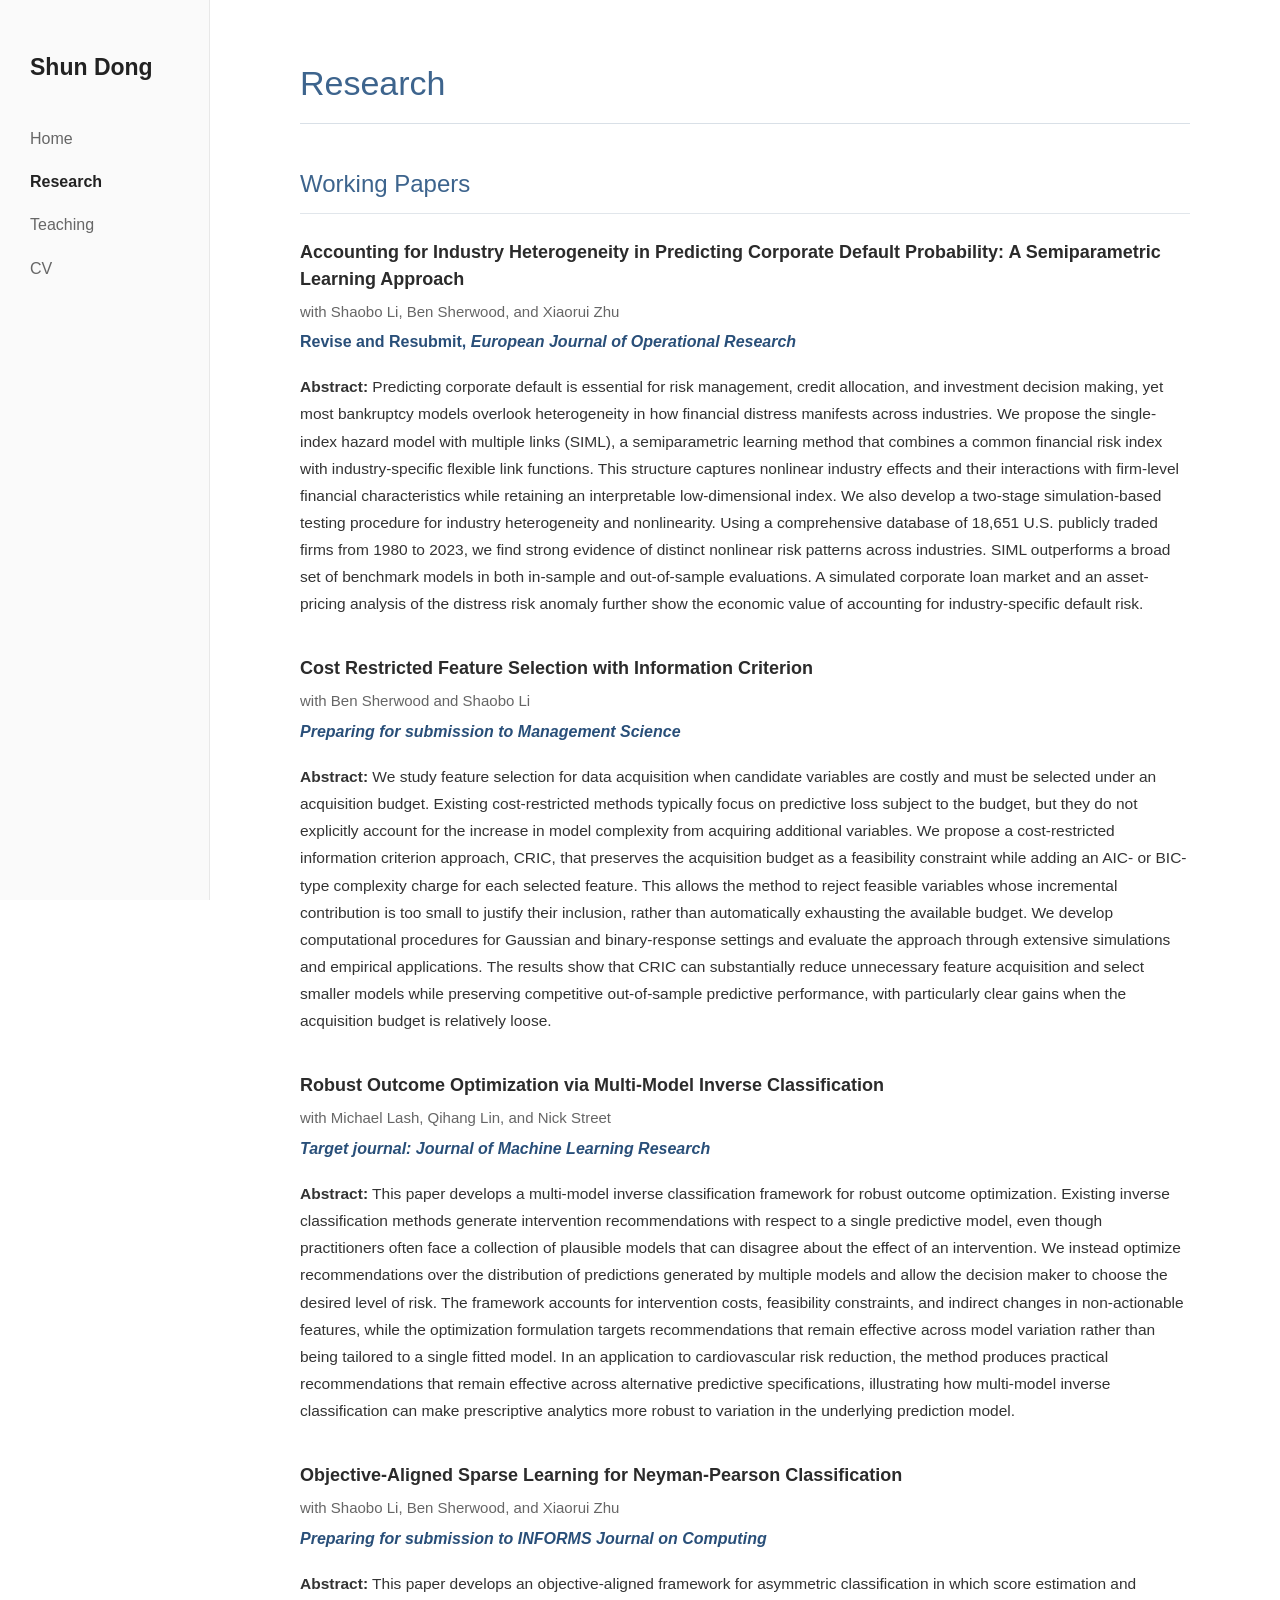
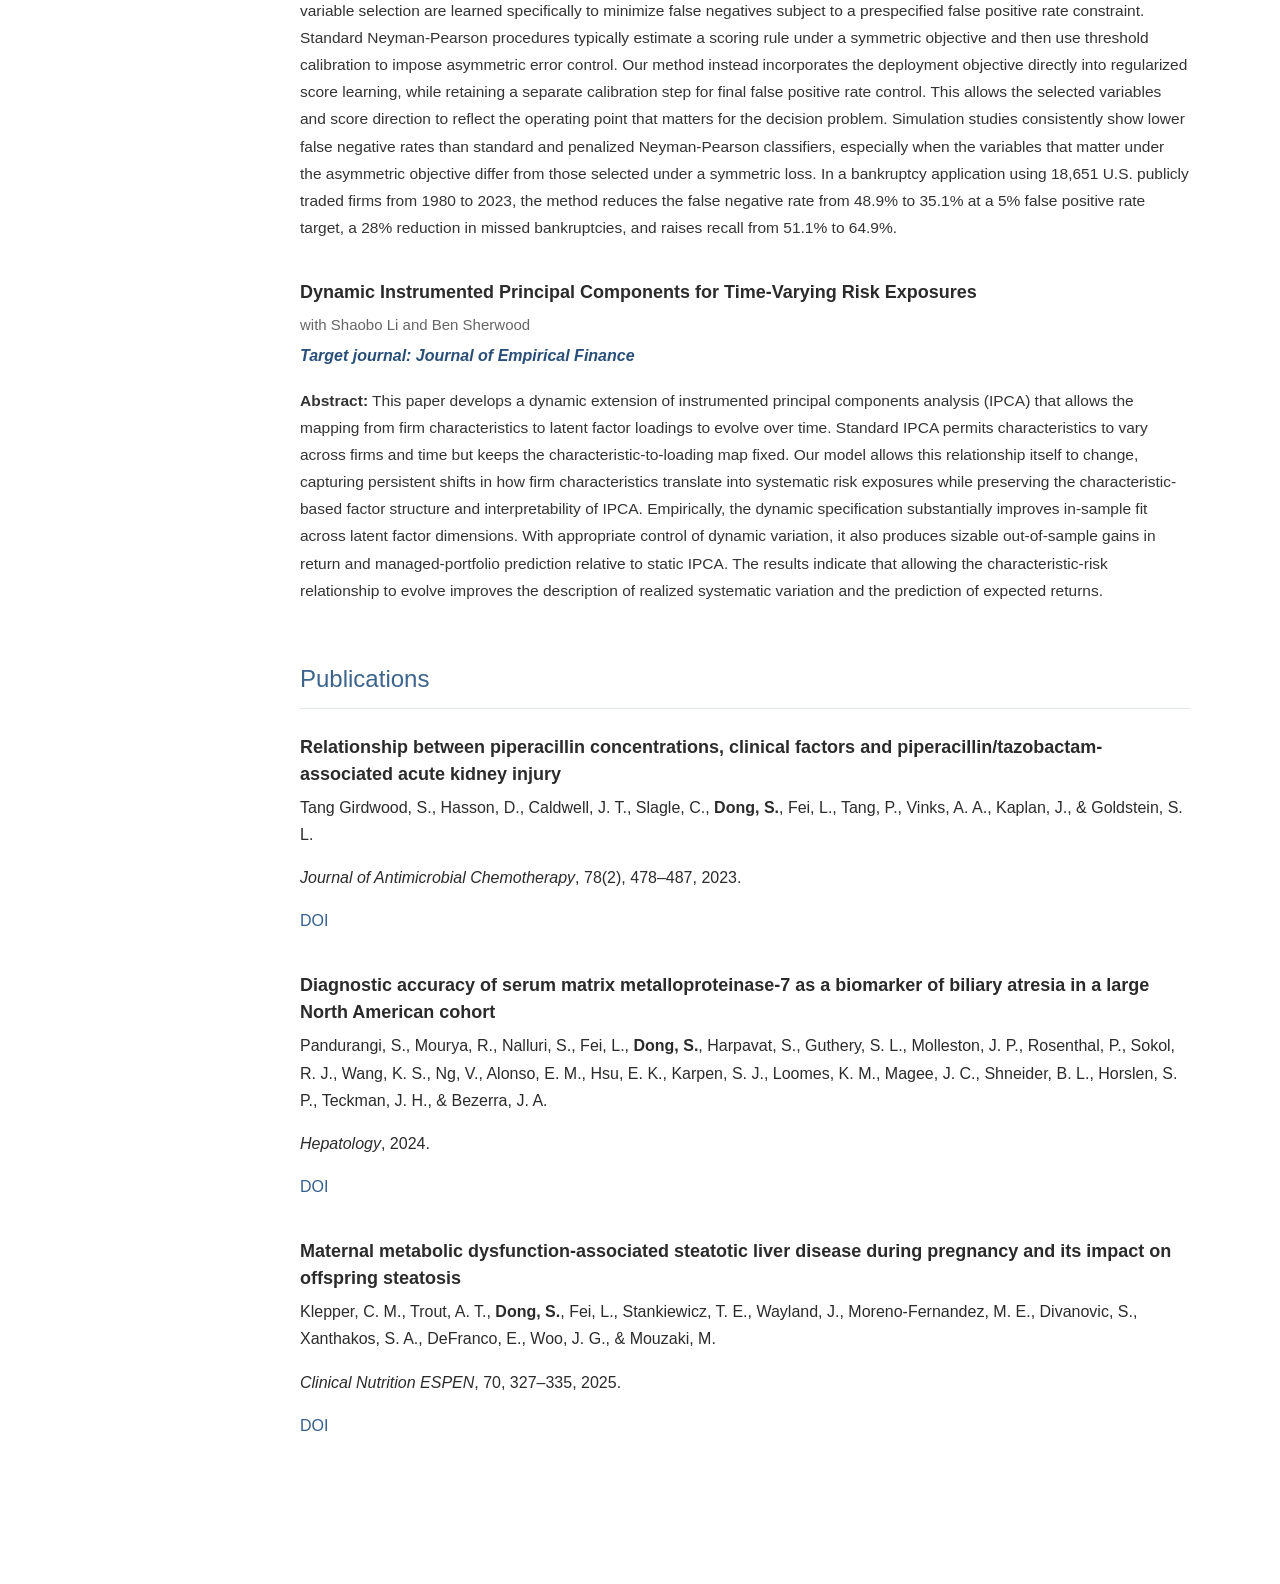
==== research.html @ e9093ca8 "Update research.html" ====
<!DOCTYPE html>
<html lang="en">

<head>
  <meta charset="UTF-8">
  <meta name="viewport" content="width=device-width, initial-scale=1.0">

  <title>Research | Shun Dong</title>

  <link rel="stylesheet" href="style.css?v=20260826">
</head>

<body>

  <!-- =====================================================
       Sidebar
       ===================================================== -->

  <aside class="sidebar">

    <a class="sidebar-name" href="index.html">
      Shun Dong
    </a>

    <nav class="sidebar-nav">
      <a href="index.html">Home</a>
      <a class="active" href="research.html">Research</a>
      <a href="teaching.html">Teaching</a>
      <a
        href="files/Shun_Dong_CV.pdf"
        target="_blank"
        rel="noopener noreferrer">
        CV
      </a>
    </nav>

  </aside>


  <!-- =====================================================
       Main Content
       ===================================================== -->

  <main>

    <div class="page-container">


      <!-- =================================================
           Page Header
           ================================================= -->

      <section class="page-header">

        <h1>Research</h1>

      </section>


      <!-- =================================================
           Working Papers
           ================================================= -->

      <section class="content-section">

        <h2>Working Papers</h2>


        <!-- =================================================
             Paper 1
             ================================================= -->

        <article class="paper">

          <h3>
            Accounting for Industry Heterogeneity in Predicting Corporate
            Default Probability: A Semiparametric Learning Approach
          </h3>

          <p class="paper-authors">
            with Shaobo Li, Ben Sherwood, and Xiaorui Zhu
          </p>

          <p class="paper-status">
            <strong>
              Revise and Resubmit,
              <em>European Journal of Operational Research</em>
            </strong>
          </p>

          <p class="abstract">

            <strong>Abstract:</strong>

            Predicting corporate default is essential for risk management,
            credit allocation, and investment decision making, yet most
            bankruptcy models overlook heterogeneity in how financial distress
            manifests across industries. We propose the single-index hazard
            model with multiple links (SIML), a semiparametric learning method
            that combines a common financial risk index with industry-specific
            flexible link functions. This structure captures nonlinear industry
            effects and their interactions with firm-level financial
            characteristics while retaining an interpretable low-dimensional
            index. We also develop a two-stage simulation-based testing
            procedure for industry heterogeneity and nonlinearity. Using a
            comprehensive database of 18,651 U.S. publicly traded firms from
            1980 to 2023, we find strong evidence of distinct nonlinear risk
            patterns across industries. SIML outperforms a broad set of
            benchmark models in both in-sample and out-of-sample evaluations.
            A simulated corporate loan market and an asset-pricing analysis
            of the distress risk anomaly further show the economic value of
            accounting for industry-specific default risk.

          </p>

        </article>


        <!-- =================================================
             Paper 2
             ================================================= -->

        <article class="paper">

          <h3>
            Cost Restricted Feature Selection with Information Criterion
          </h3>

          <p class="paper-authors">
            with Ben Sherwood and Shaobo Li
          </p>

          <p class="paper-status">
            <em>Preparing for submission to Management Science</em>
          </p>

          <p class="abstract">

            <strong>Abstract:</strong>

            We study feature selection for data acquisition when candidate
            variables are costly and must be selected under an acquisition
            budget. Existing cost-restricted methods typically focus on
            predictive loss subject to the budget, but they do not explicitly
            account for the increase in model complexity from acquiring
            additional variables. We propose a cost-restricted information
            criterion approach, CRIC, that preserves the acquisition budget as
            a feasibility constraint while adding an AIC- or BIC-type complexity
            charge for each selected feature. This allows the method to reject
            feasible variables whose incremental contribution is too small to
            justify their inclusion, rather than automatically exhausting the
            available budget. We develop computational procedures for Gaussian
            and binary-response settings and evaluate the approach through
            extensive simulations and empirical applications. The results show
            that CRIC can substantially reduce unnecessary feature acquisition
            and select smaller models while preserving competitive out-of-sample
            predictive performance, with particularly clear gains when the
            acquisition budget is relatively loose.

          </p>

        </article>


        <!-- =================================================
             Paper 3
             ================================================= -->

        <article class="paper">

          <h3>
            Robust Outcome Optimization via Multi-Model Inverse Classification
          </h3>

          <p class="paper-authors">
            with Michael Lash, Qihang Lin, and Nick Street
          </p>

          <p class="paper-status">
            <em>Target journal: Journal of Machine Learning Research</em>
          </p>

          <p class="abstract">

            <strong>Abstract:</strong>

            This paper develops a multi-model inverse classification framework
            for robust outcome optimization. Existing inverse classification
            methods generate intervention recommendations with respect to a
            single predictive model, even though practitioners often face a
            collection of plausible models that can disagree about the effect
            of an intervention. We instead optimize recommendations over the
            distribution of predictions generated by multiple models and allow
            the decision maker to choose the desired level of risk. The
            framework accounts for intervention costs, feasibility constraints,
            and indirect changes in non-actionable features, while the
            optimization formulation targets recommendations that remain
            effective across model variation rather than being tailored to a
            single fitted model. In an application to cardiovascular risk
            reduction, the method produces practical recommendations that
            remain effective across alternative predictive specifications,
            illustrating how multi-model inverse classification can make
            prescriptive analytics more robust to variation in the underlying
            prediction model.

          </p>

        </article>


        <!-- =================================================
             Paper 4
             ================================================= -->

        <article class="paper">

          <h3>
            Objective-Aligned Sparse Learning for Neyman-Pearson Classification
          </h3>

          <p class="paper-authors">
            with Shaobo Li, Ben Sherwood, and Xiaorui Zhu
          </p>

          <p class="paper-status">
            <em>
              Preparing for submission to INFORMS Journal on Computing
            </em>
          </p>

          <p class="abstract">

            <strong>Abstract:</strong>

            This paper develops an objective-aligned framework for asymmetric
            classification in which score estimation and variable selection are
            learned specifically to minimize false negatives subject to a
            prespecified false positive rate constraint. Standard Neyman-Pearson
            procedures typically estimate a scoring rule under a symmetric
            objective and then use threshold calibration to impose asymmetric
            error control. Our method instead incorporates the deployment
            objective directly into regularized score learning, while retaining
            a separate calibration step for final false positive rate control.
            This allows the selected variables and score direction to reflect
            the operating point that matters for the decision problem.
            Simulation studies consistently show lower false negative rates
            than standard and penalized Neyman-Pearson classifiers, especially
            when the variables that matter under the asymmetric objective differ
            from those selected under a symmetric loss. In a bankruptcy
            application using 18,651 U.S. publicly traded firms from 1980 to
            2023, the method reduces the false negative rate from 48.9% to 35.1%
            at a 5% false positive rate target, a 28% reduction in missed
            bankruptcies, and raises recall from 51.1% to 64.9%.

          </p>

        </article>


        <!-- =================================================
             Paper 5
             ================================================= -->

        <article class="paper">

          <h3>
            Dynamic Instrumented Principal Components for Time-Varying Risk Exposures
          </h3>

          <p class="paper-authors">
            with Shaobo Li and Ben Sherwood
          </p>

          <p class="paper-status">
            <em>Target journal: Journal of Empirical Finance</em>
          </p>

          <p class="abstract">

            <strong>Abstract:</strong>

            This paper develops a dynamic extension of instrumented principal
            components analysis (IPCA) that allows the mapping from firm
            characteristics to latent factor loadings to evolve over time.
            Standard IPCA permits characteristics to vary across firms and time
            but keeps the characteristic-to-loading map fixed. Our model allows
            this relationship itself to change, capturing persistent shifts in
            how firm characteristics translate into systematic risk exposures
            while preserving the characteristic-based factor structure and
            interpretability of IPCA. Empirically, the dynamic specification
            substantially improves in-sample fit across latent factor dimensions.
            With appropriate control of dynamic variation, it also produces
            sizable out-of-sample gains in return and managed-portfolio
            prediction relative to static IPCA. The results indicate that
            allowing the characteristic-risk relationship to evolve improves
            the description of realized systematic variation and the prediction
            of expected returns.

          </p>

        </article>

      </section>


      <!-- =================================================
           Publications
           ================================================= -->

      <section class="content-section">

        <h2>Publications</h2>


        <!-- =================================================
             Publication 1
             ================================================= -->

        <article class="paper">

          <h3>
            Relationship between piperacillin concentrations, clinical factors
            and piperacillin/tazobactam-associated acute kidney injury
          </h3>

          <p>
            Tang Girdwood, S., Hasson, D., Caldwell, J. T., Slagle, C.,
            <strong>Dong, S.</strong>, Fei, L., Tang, P., Vinks, A. A.,
            Kaplan, J., &amp; Goldstein, S. L.
          </p>

          <p>
            <em>Journal of Antimicrobial Chemotherapy</em>,
            78(2), 478–487, 2023.
          </p>

          <p>
            <a
              href="https://doi.org/10.1093/jac/dkac416"
              target="_blank"
              rel="noopener noreferrer">
              DOI
            </a>
          </p>

        </article>


        <!-- =================================================
             Publication 2
             ================================================= -->

        <article class="paper">

          <h3>
            Diagnostic accuracy of serum matrix metalloproteinase-7 as a
            biomarker of biliary atresia in a large North American cohort
          </h3>

          <p>
            Pandurangi, S., Mourya, R., Nalluri, S., Fei, L.,
            <strong>Dong, S.</strong>, Harpavat, S., Guthery, S. L.,
            Molleston, J. P., Rosenthal, P., Sokol, R. J., Wang, K. S.,
            Ng, V., Alonso, E. M., Hsu, E. K., Karpen, S. J.,
            Loomes, K. M., Magee, J. C., Shneider, B. L., Horslen, S. P.,
            Teckman, J. H., &amp; Bezerra, J. A.
          </p>

          <p>
            <em>Hepatology</em>, 2024.
          </p>

          <p>
            <a
              href="https://doi.org/10.1097/HEP.0000000000000827"
              target="_blank"
              rel="noopener noreferrer">
              DOI
            </a>
          </p>

        </article>


        <!-- =================================================
             Publication 3
             ================================================= -->

        <article class="paper">

          <h3>
            Maternal metabolic dysfunction-associated steatotic liver disease
            during pregnancy and its impact on offspring steatosis
          </h3>

          <p>
            Klepper, C. M., Trout, A. T., <strong>Dong, S.</strong>,
            Fei, L., Stankiewicz, T. E., Wayland, J.,
            Moreno-Fernandez, M. E., Divanovic, S., Xanthakos, S. A.,
            DeFranco, E., Woo, J. G., &amp; Mouzaki, M.
          </p>

          <p>
            <em>Clinical Nutrition ESPEN</em>,
            70, 327–335, 2025.
          </p>

          <p>
            <a
              href="https://doi.org/10.1016/j.clnesp.2025.10.009"
              target="_blank"
              rel="noopener noreferrer">
              DOI
            </a>
          </p>

        </article>

      </section>


    </div>

  </main>

</body>

</html>
---- style.css ----
/* =========================================================
   Global
   ========================================================= */

* {
  box-sizing: border-box;
}

html {
  scroll-behavior: smooth;
}

body {
  margin: 0;
  font-family: Arial, Helvetica, sans-serif;
  font-size: 16px;
  line-height: 1.7;
  color: #2b2b2b;
  background: #ffffff;
}

a {
  color: #365f8d;
  text-decoration: none;
}

a:hover {
  color: #1f3f63;
  text-decoration: underline;
}


/* =========================================================
   Sidebar
   ========================================================= */

.sidebar {
  position: fixed;
  top: 0;
  left: 0;

  width: 210px;
  height: 100vh;

  padding: 48px 30px;

  background: #fafafa;
  border-right: 1px solid #e8e8e8;
}

.sidebar-name {
  display: block;

  margin-bottom: 38px;

  font-size: 23px;
  font-weight: 600;

  color: #222222;
  text-decoration: none;
}

.sidebar-name:hover {
  color: #222222;
  text-decoration: none;
}

.sidebar-nav {
  display: flex;
  flex-direction: column;
}

.sidebar-nav a {
  display: block;

  margin-bottom: 16px;

  font-size: 16px;

  color: #666666;
  text-decoration: none;
}

.sidebar-nav a:hover {
  color: #222222;
  text-decoration: none;
}

.sidebar-nav a.active {
  color: #222222;
  font-weight: 600;
}


/* =========================================================
   Main Content
   ========================================================= */

main {
  margin-left: 210px;
}

.page-container {
  max-width: 1000px;
  margin: 0 auto;

  padding: 55px 55px 90px 55px;
}


/* =========================================================
   Profile
   ========================================================= */

.profile-section {
  display: flex;
  align-items: center;

  gap: 48px;

  padding-bottom: 48px;
}

.profile-photo {
  flex: 0 0 220px;
}

.profile-photo img {
  display: block;

  width: 220px;
  height: 280px;

  max-width: 220px;

  object-fit: cover;
  object-position: center top;

  border-radius: 2px;

  box-shadow: 0 4px 14px rgba(0, 0, 0, 0.08);
}

.profile-info {
  flex: 1;
}

.profile-info h1 {
  margin: 0 0 13px 0;

  font-size: 44px;
  line-height: 1.15;
  font-weight: 600;

  color: #222222;
}

.profile-title {
  margin-bottom: 5px;

  font-size: 20px;
  line-height: 1.5;

  color: #333333;
}

.profile-school {
  margin-bottom: 18px;

  font-size: 17px;

  color: #666666;
}

.profile-email {
  margin-bottom: 6px;

  font-size: 16px;
}

.profile-email a {
  color: #365f8d;
}

.profile-links {
  margin-top: 3px;

  font-size: 15px;
}

.profile-links span {
  margin: 0 8px;

  color: #aaaaaa;
}


/* =========================================================
   Home Sections
   ========================================================= */

.home-block {
  margin-top: 12px;
  margin-bottom: 54px;
}

.home-block h2 {
  margin: 0 0 22px 0;

  padding-bottom: 9px;

  font-size: 25px;
  line-height: 1.3;
  font-weight: 500;

  color: #3d648d;

  border-bottom: 1px solid #d9e0e7;
}

.home-block p {
  max-width: 830px;

  margin-top: 0;
  margin-bottom: 16px;
}


/* =========================================================
   Job Market Paper
   ========================================================= */

.featured-paper {
  padding-left: 18px;

  border-left: 3px solid #d7e1eb;
}

.featured-paper h3 {
  margin: 0 0 7px 0;

  font-size: 19px;
  line-height: 1.5;
  font-weight: 600;

  color: #222222;
}

.paper-authors {
  margin: 0 0 4px 0 !important;

  font-size: 15px;

  color: #666666;
}

.paper-status {
  margin: 4px 0 18px 0 !important;

  font-size: 16px;
  font-weight: 700;

  color: #294f79;
}

.paper-status strong,
.paper-status em {
  font-weight: 700;
}

.abstract {
  margin-top: 18px !important;

  font-size: 15.5px;
  line-height: 1.75;

  color: #333333;
}

.abstract strong {
  font-weight: 600;
}


/* =========================================================
   Awards and Fellowships
   ========================================================= */

.award-list {
  margin: 0;

  padding-left: 22px;
}

.award-list li {
  margin-bottom: 11px;

  padding-left: 4px;

  line-height: 1.6;
}

.award-list strong {
  font-weight: 600;
}


/* =========================================================
   Research / Teaching pages
   ========================================================= */

.page-header {
  margin-bottom: 40px;
}

.page-header h1 {
  margin: 0;

  padding-bottom: 10px;

  font-size: 34px;
  font-weight: 500;

  color: #3d648d;

  border-bottom: 1px solid #d9e0e7;
}

.content-section {
  margin-bottom: 55px;
}

.content-section h2 {
  margin-bottom: 25px;

  padding-bottom: 8px;

  font-size: 24px;
  font-weight: 500;

  color: #3d648d;

  border-bottom: 1px solid #e1e6eb;
}

.paper {
  margin-bottom: 38px;
}

.paper h3 {
  margin-bottom: 6px;

  font-size: 18px;
  line-height: 1.5;
}

.paper p {
  margin-top: 5px;
}


/* =========================================================
   Mobile
   ========================================================= */

@media (max-width: 760px) {

  .sidebar {
    position: relative;

    width: 100%;
    height: auto;

    padding: 24px 25px;

    border-right: none;
    border-bottom: 1px solid #e8e8e8;
  }

  .sidebar-name {
    margin-bottom: 16px;
  }

  .sidebar-nav {
    flex-direction: row;
    flex-wrap: wrap;
  }

  .sidebar-nav a {
    margin-right: 22px;
    margin-bottom: 5px;
  }

  main {
    margin-left: 0;
  }

  .page-container {
    padding: 35px 25px 60px 25px;
  }

  .profile-section {
    flex-direction: column;
    align-items: flex-start;

    gap: 28px;

    padding-bottom: 40px;
  }

  .profile-photo {
    flex: none;
  }

  .profile-photo img {
    width: 200px;
    height: 255px;
    max-width: 200px;
  }

  .profile-info h1 {
    font-size: 36px;
  }

  .profile-title {
    font-size: 18px;
  }

  .profile-school {
    font-size: 16px;
  }

  .home-block {
    margin-bottom: 45px;
  }

  .home-block h2 {
    font-size: 23px;
  }

  .featured-paper {
    padding-left: 14px;
  }

  .featured-paper h3 {
    font-size: 18px;
  }

  .abstract {
    font-size: 15px;
  }
}
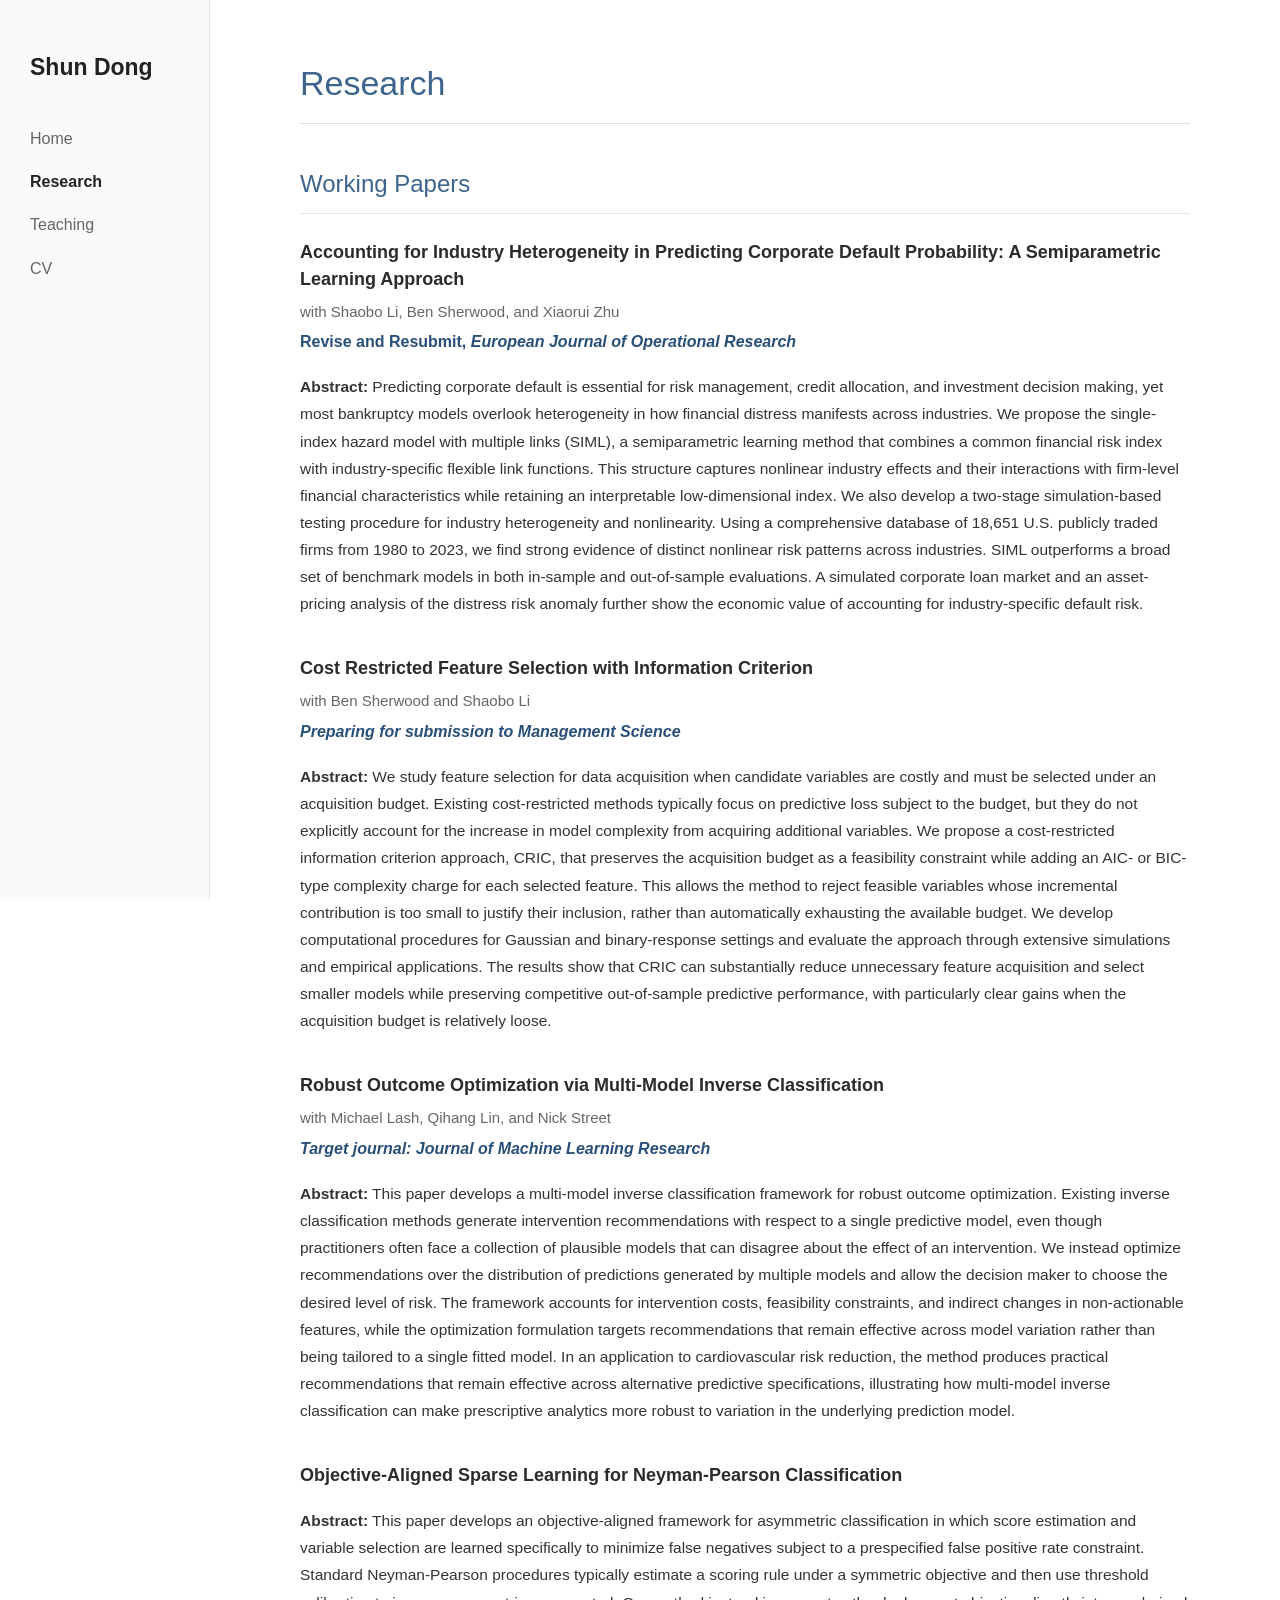
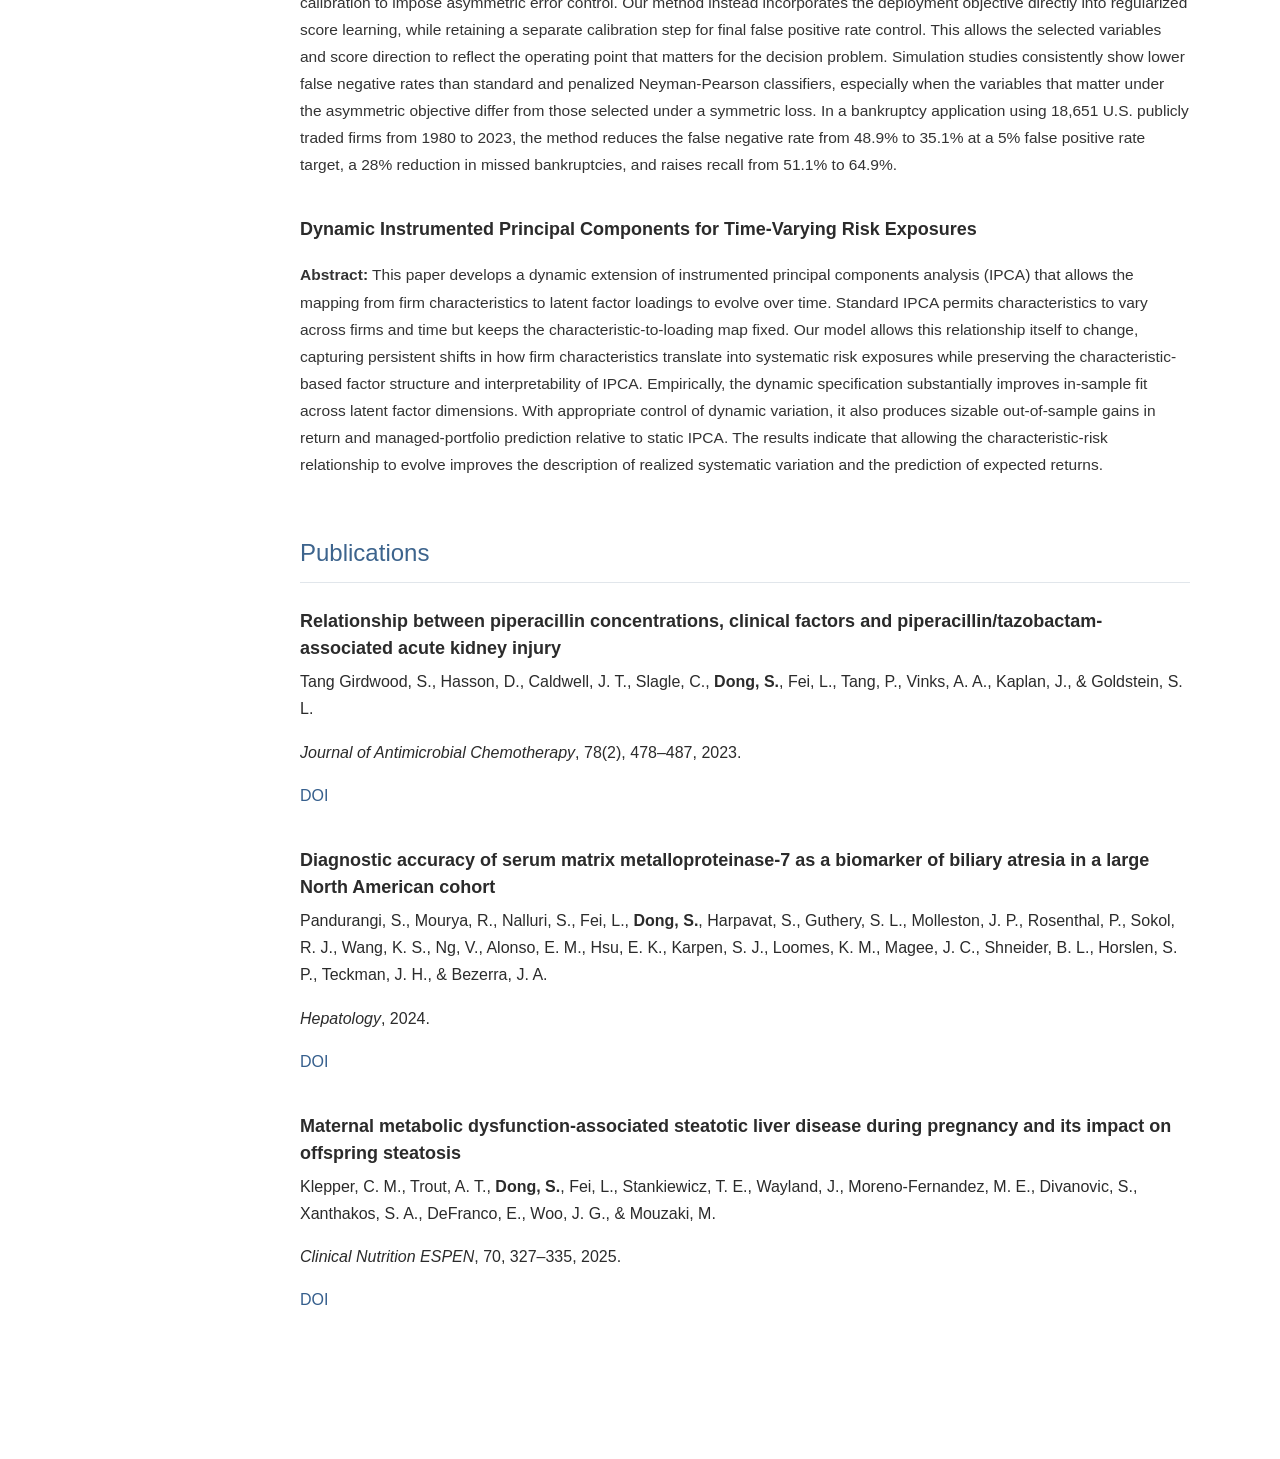
==== commit 5fc7943f: "Update research.html" ====
--- a/research.html
+++ b/research.html
@@ -217,16 +217,6 @@
           <h3>
             Objective-Aligned Sparse Learning for Neyman-Pearson Classification
           </h3>
-
-          <p class="paper-authors">
-            with Shaobo Li, Ben Sherwood, and Xiaorui Zhu
-          </p>
-
-          <p class="paper-status">
-            <em>
-              Preparing for submission to INFORMS Journal on Computing
-            </em>
-          </p>
 
           <p class="abstract">
 
@@ -267,14 +257,6 @@
             Dynamic Instrumented Principal Components for Time-Varying Risk Exposures
           </h3>
 
-          <p class="paper-authors">
-            with Shaobo Li and Ben Sherwood
-          </p>
-
-          <p class="paper-status">
-            <em>Target journal: Journal of Empirical Finance</em>
-          </p>
-
           <p class="abstract">
 
             <strong>Abstract:</strong>
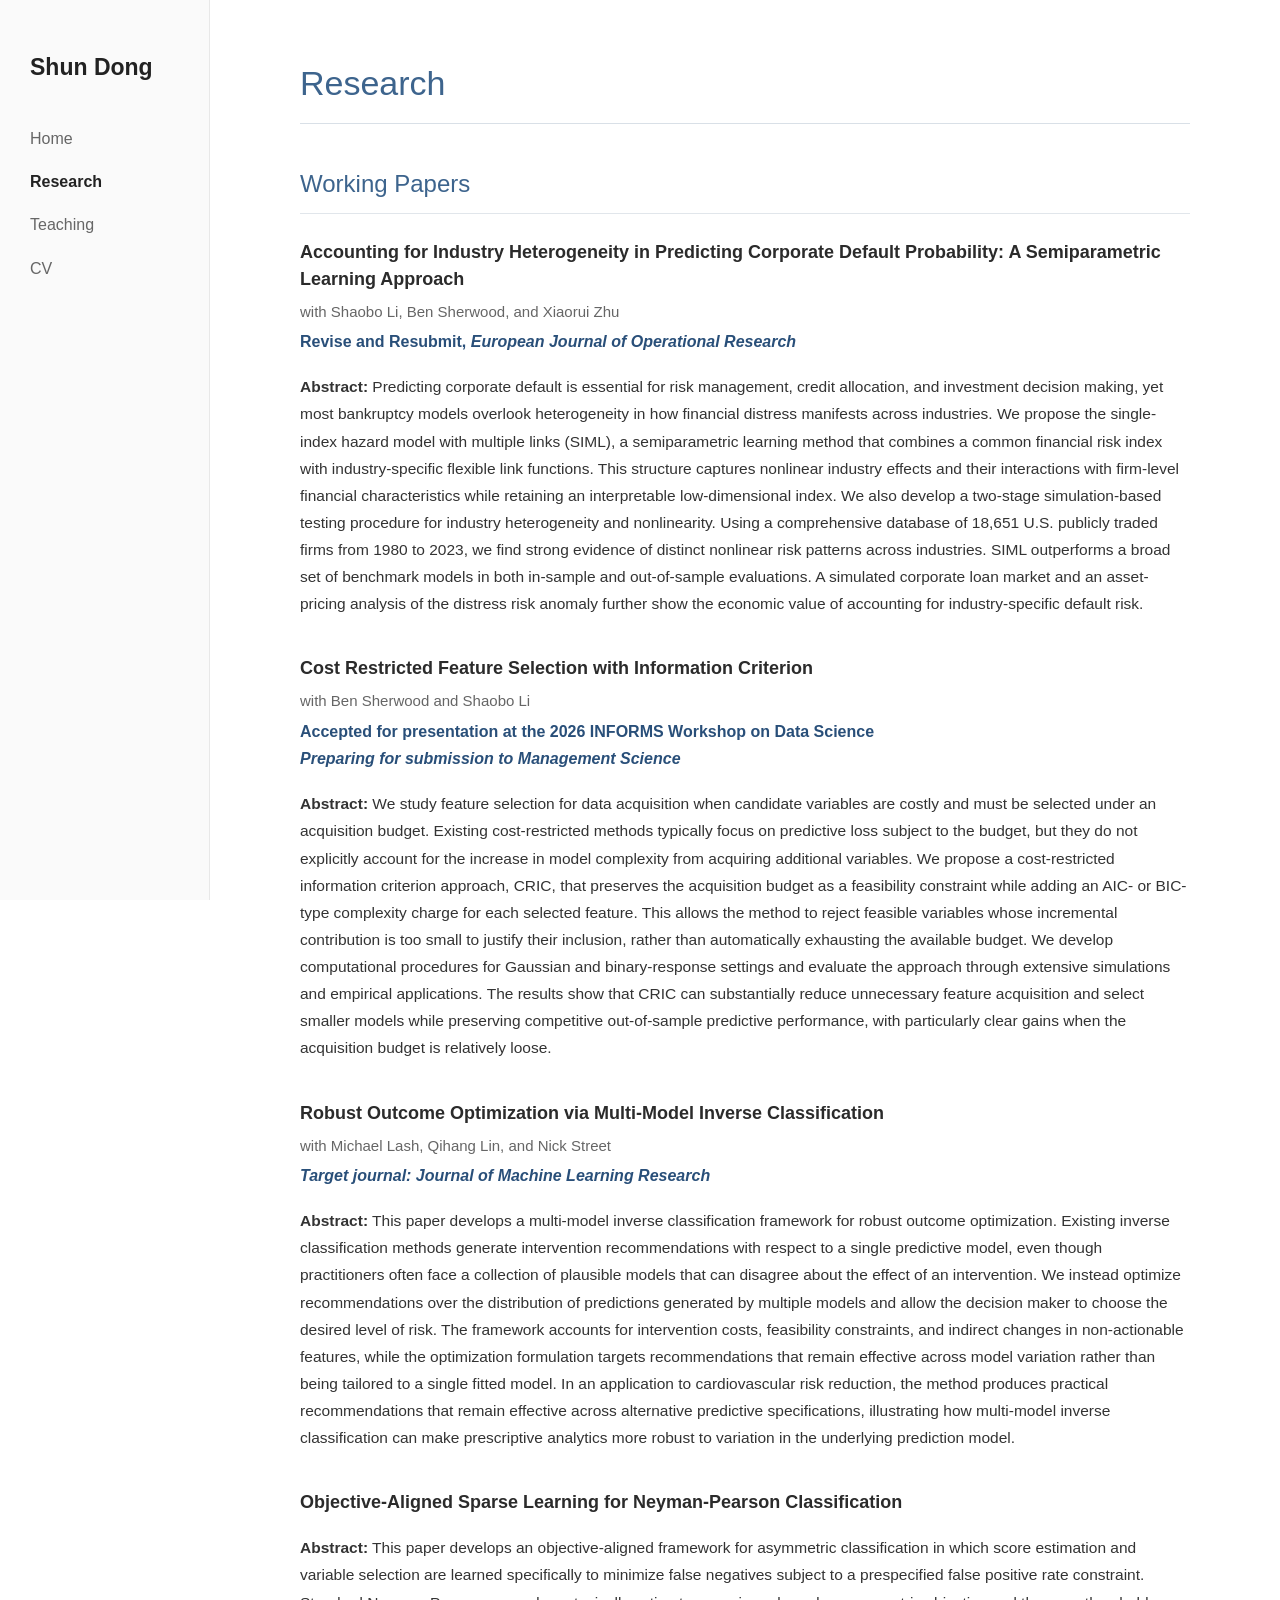
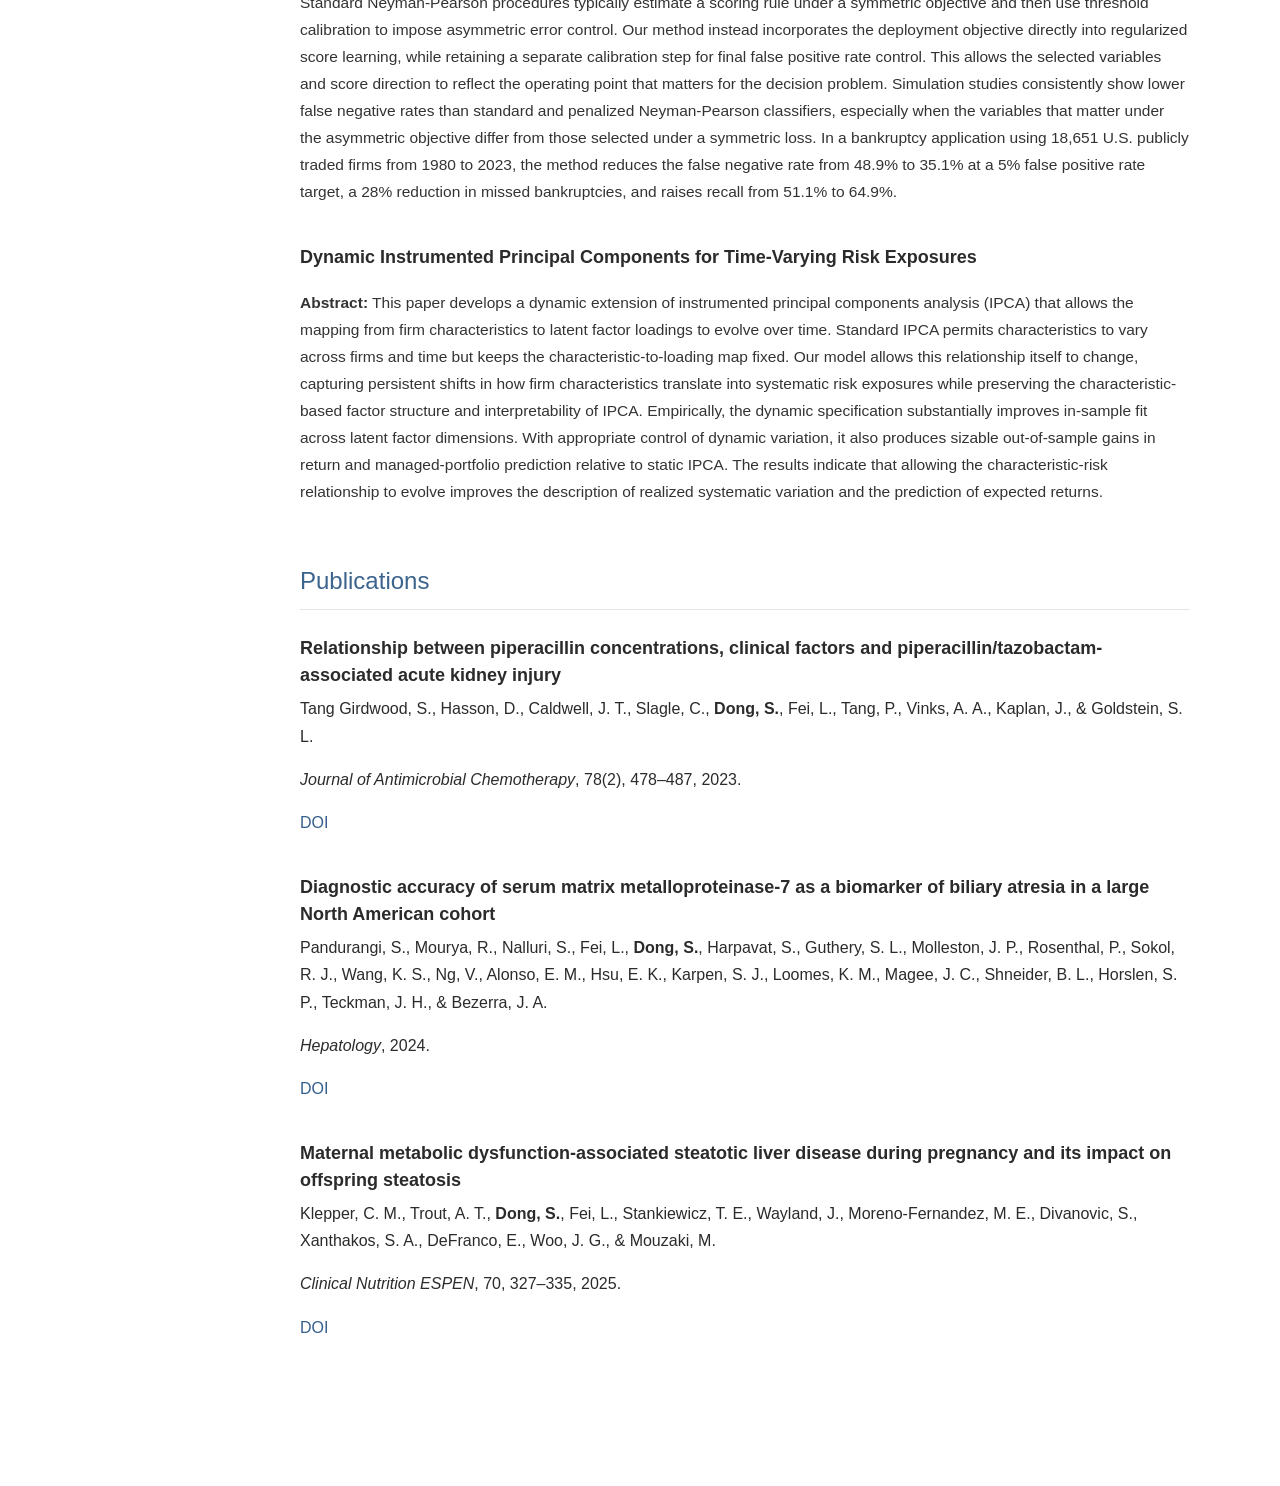
==== commit ed1f0147: "Update research.html" ====
--- a/research.html
+++ b/research.html
@@ -131,6 +131,8 @@
           </p>
 
           <p class="paper-status">
+            <strong>Accepted for presentation at the 2026 INFORMS Workshop on Data Science</strong>
+            <br>
             <em>Preparing for submission to Management Science</em>
           </p>
 
@@ -150,7 +152,7 @@
             feasible variables whose incremental contribution is too small to
             justify their inclusion, rather than automatically exhausting the
             available budget. We develop computational procedures for Gaussian
-            and binary-response settings and evaluate the approach through
+           and binary-response settings and evaluate the approach through
             extensive simulations and empirical applications. The results show
             that CRIC can substantially reduce unnecessary feature acquisition
             and select smaller models while preserving competitive out-of-sample
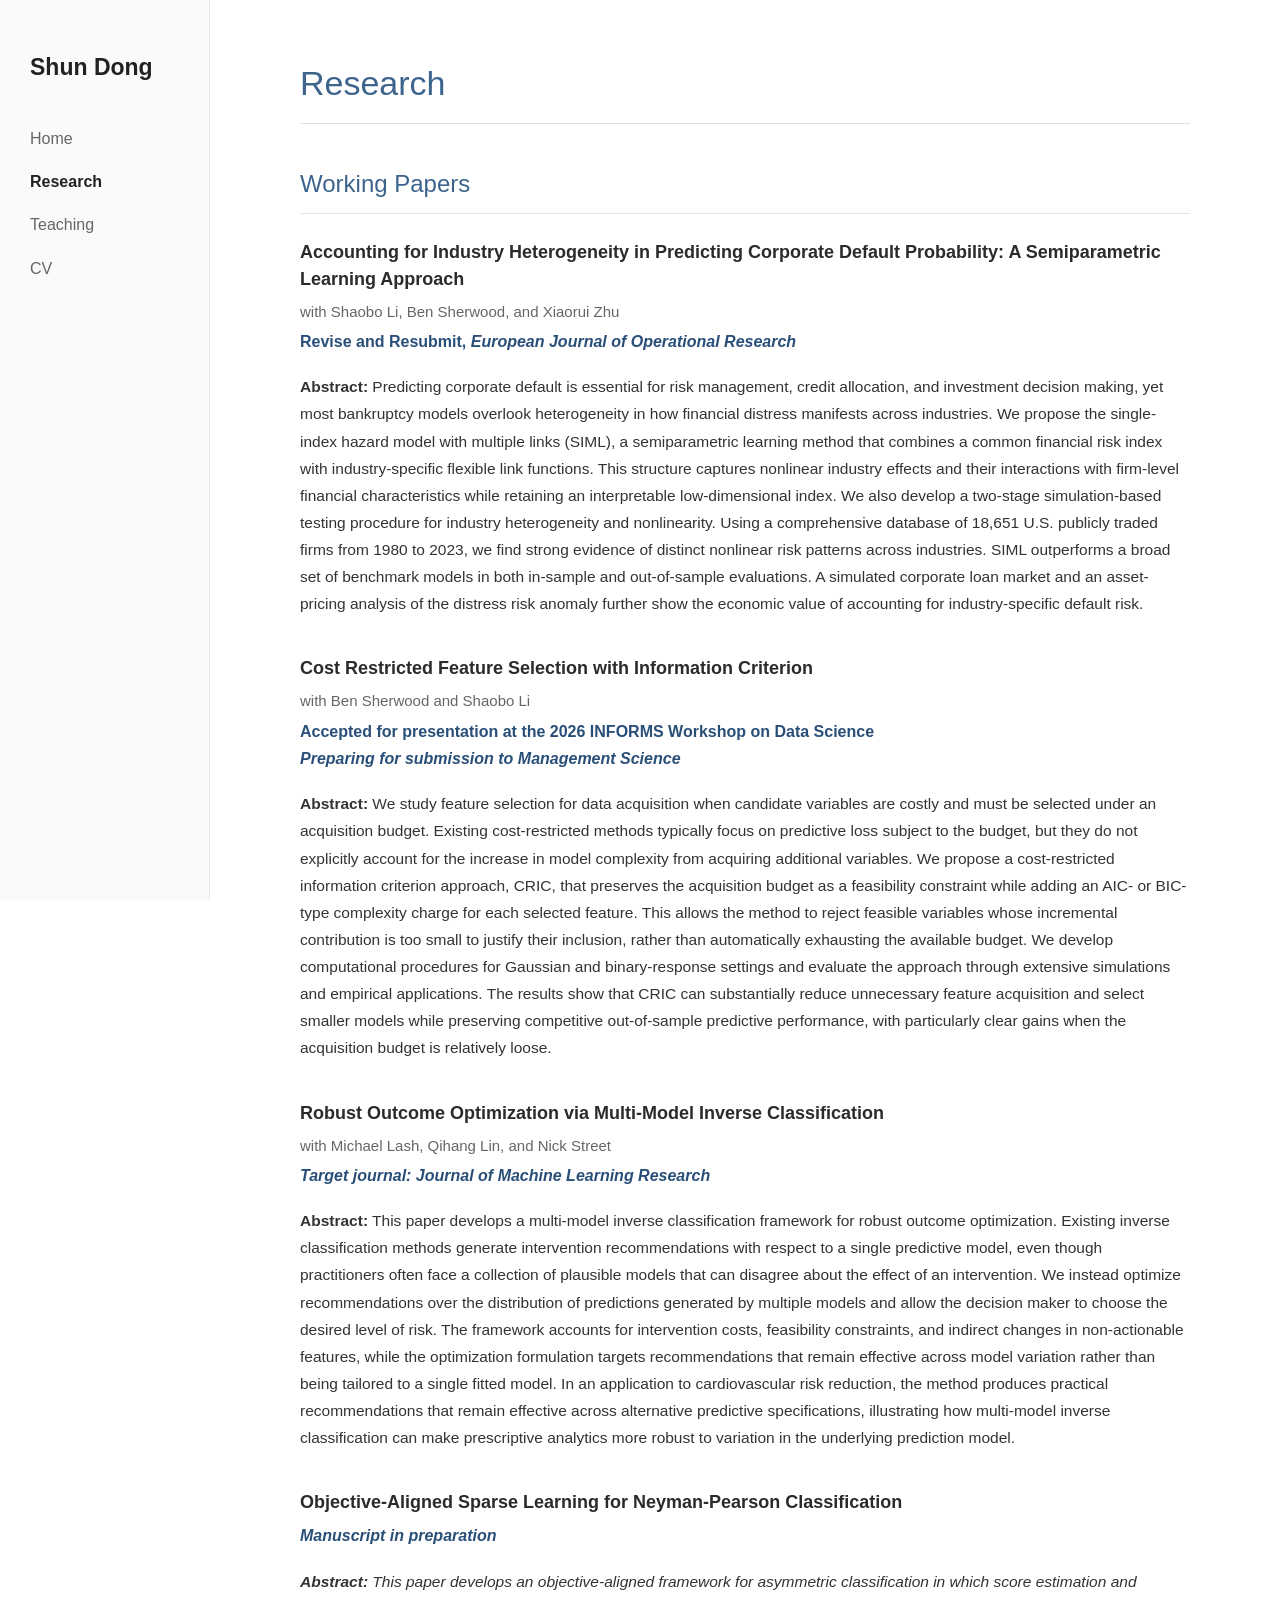
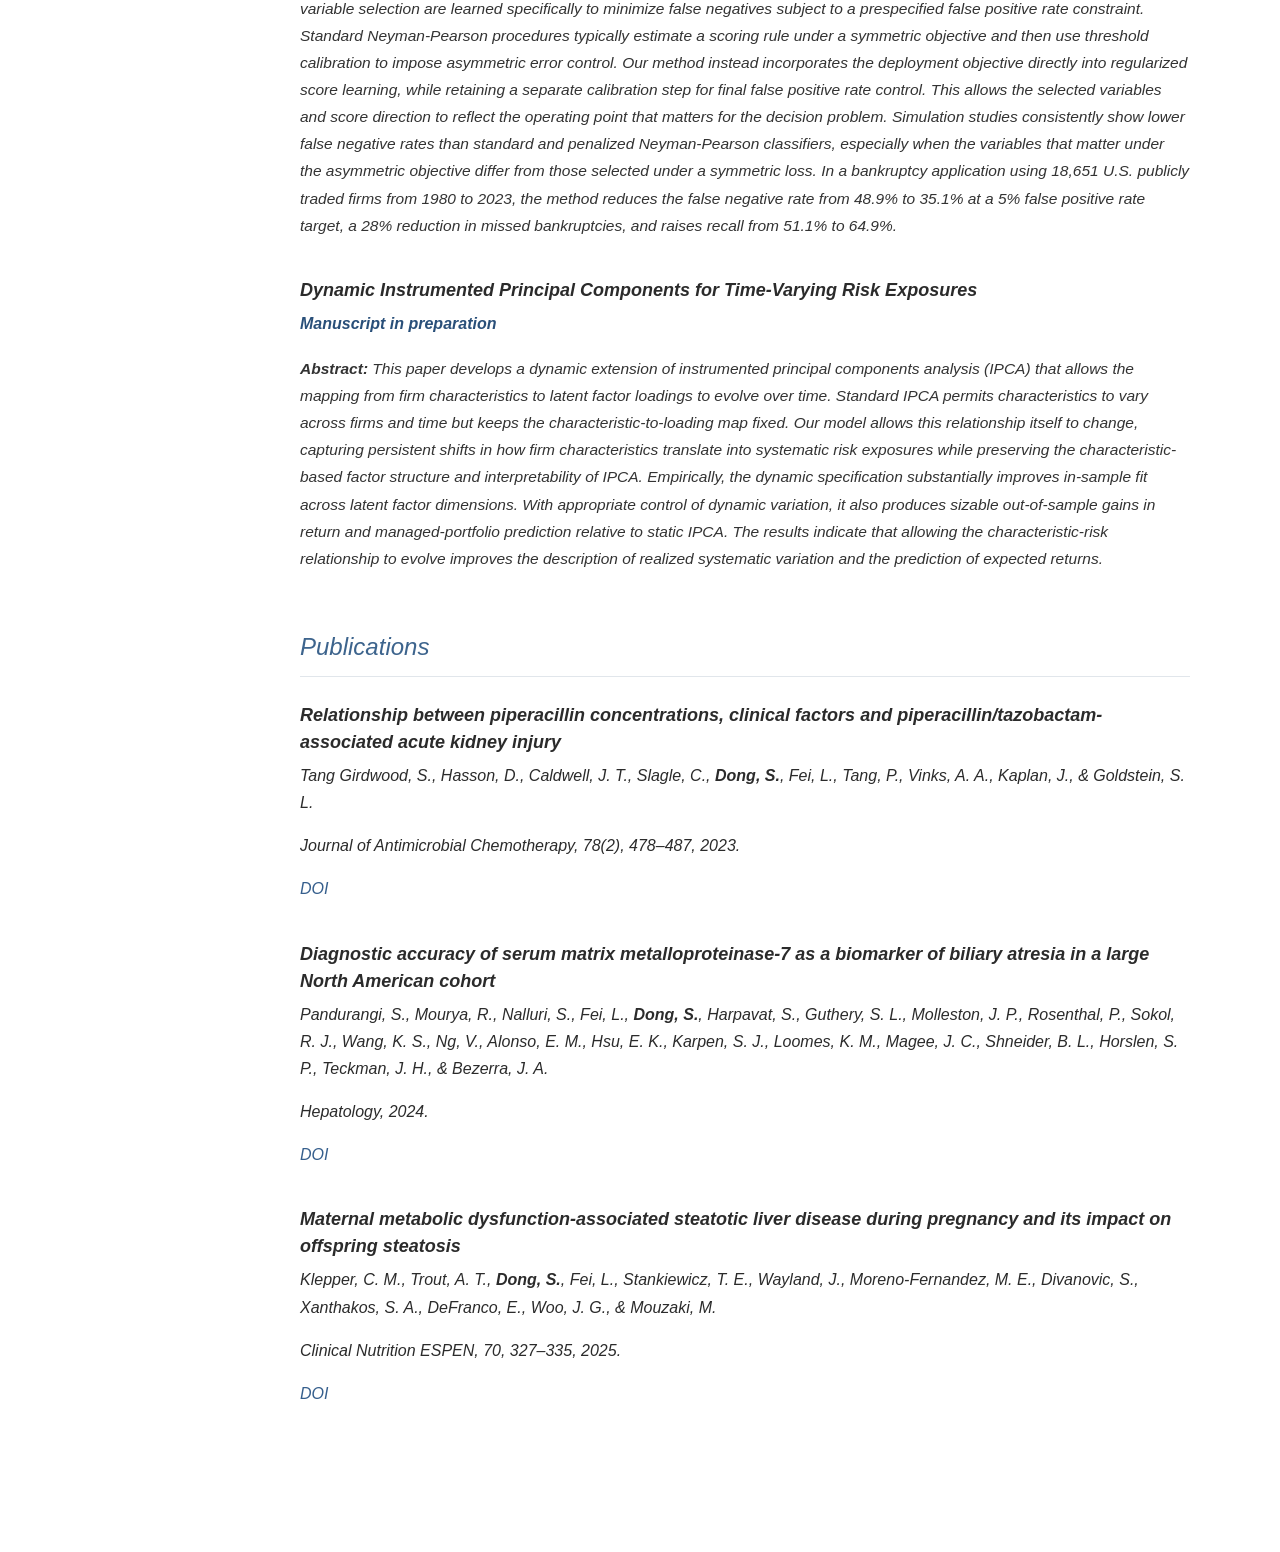
==== commit eb98c11e: "Update research.html" ====
--- a/research.html
+++ b/research.html
@@ -219,6 +219,9 @@
           <h3>
             Objective-Aligned Sparse Learning for Neyman-Pearson Classification
           </h3>
+          <p class="paper-status">
+            <em>Manuscript in preparation
+          </p>
 
           <p class="abstract">
 
@@ -258,7 +261,11 @@
           <h3>
             Dynamic Instrumented Principal Components for Time-Varying Risk Exposures
           </h3>
-
+          
+          <p class="paper-status">
+            <em>Manuscript in preparation
+          </p>
+          
           <p class="abstract">
 
             <strong>Abstract:</strong>
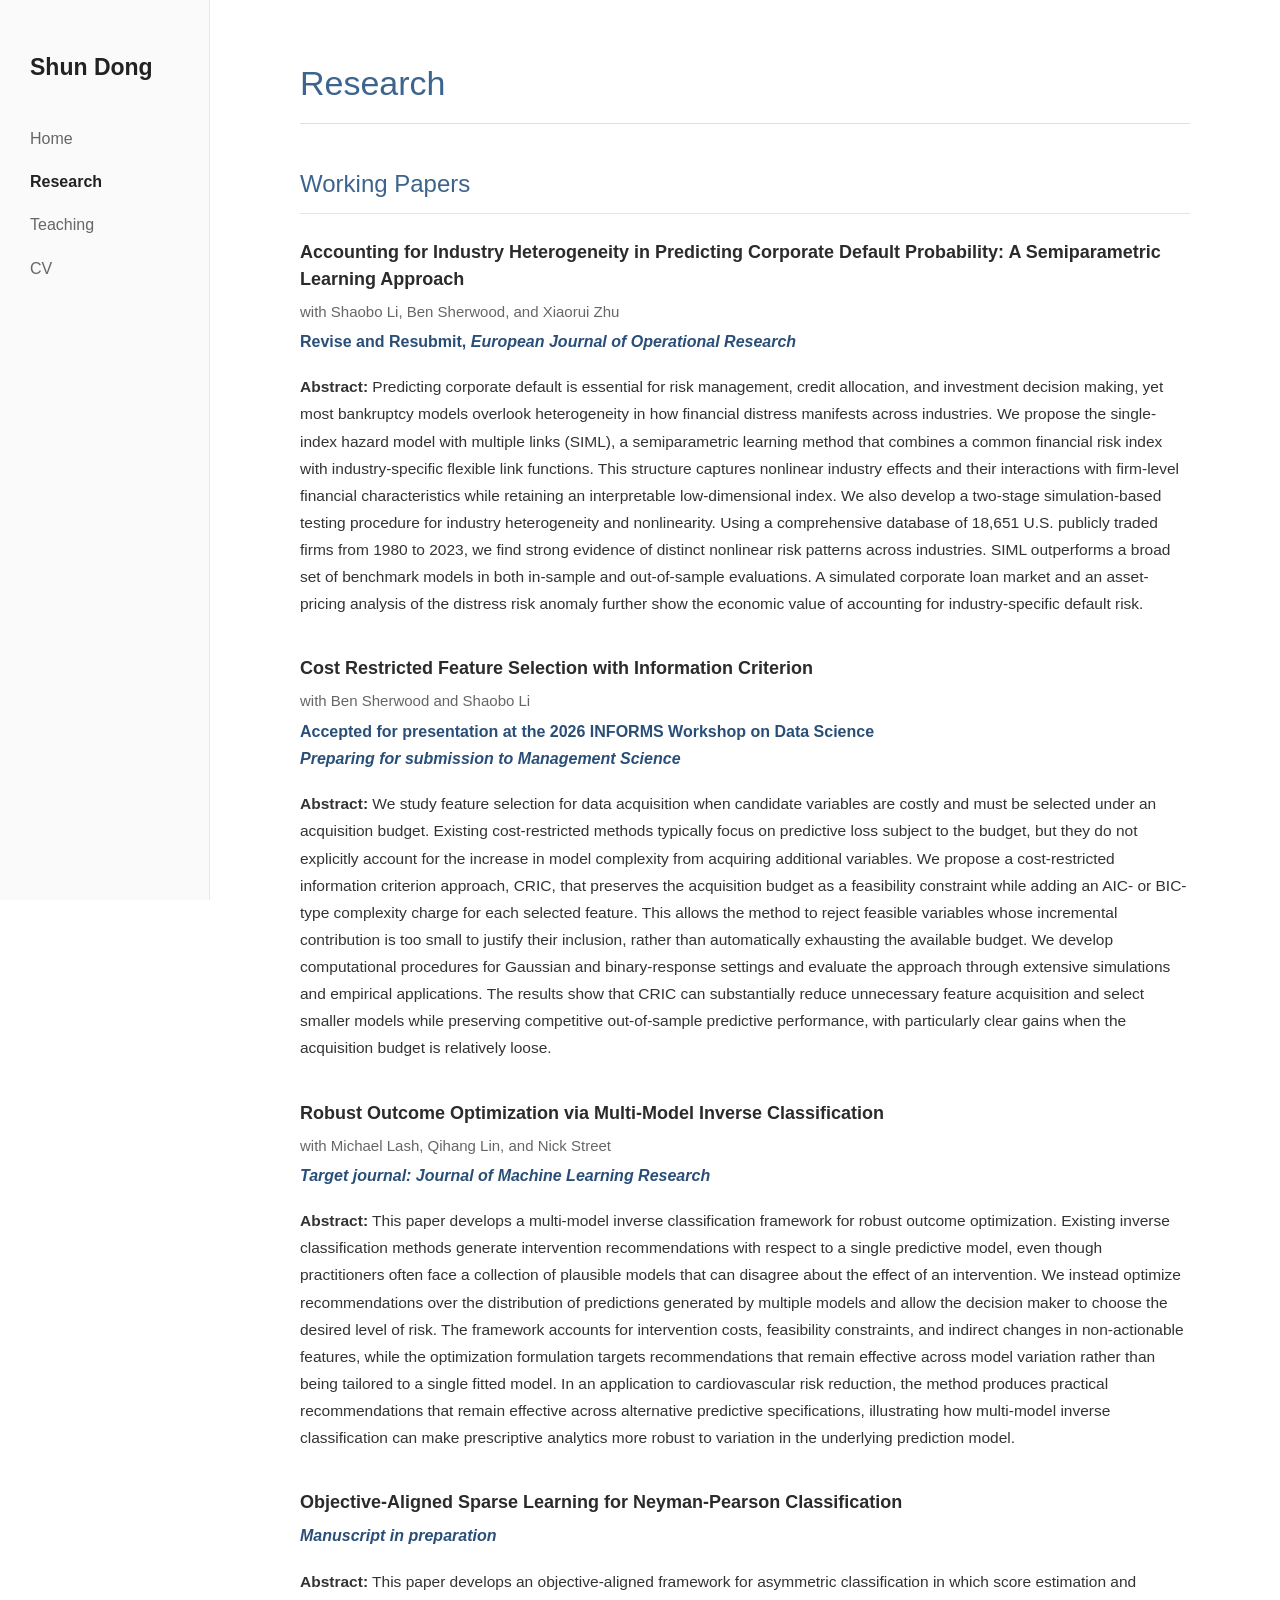
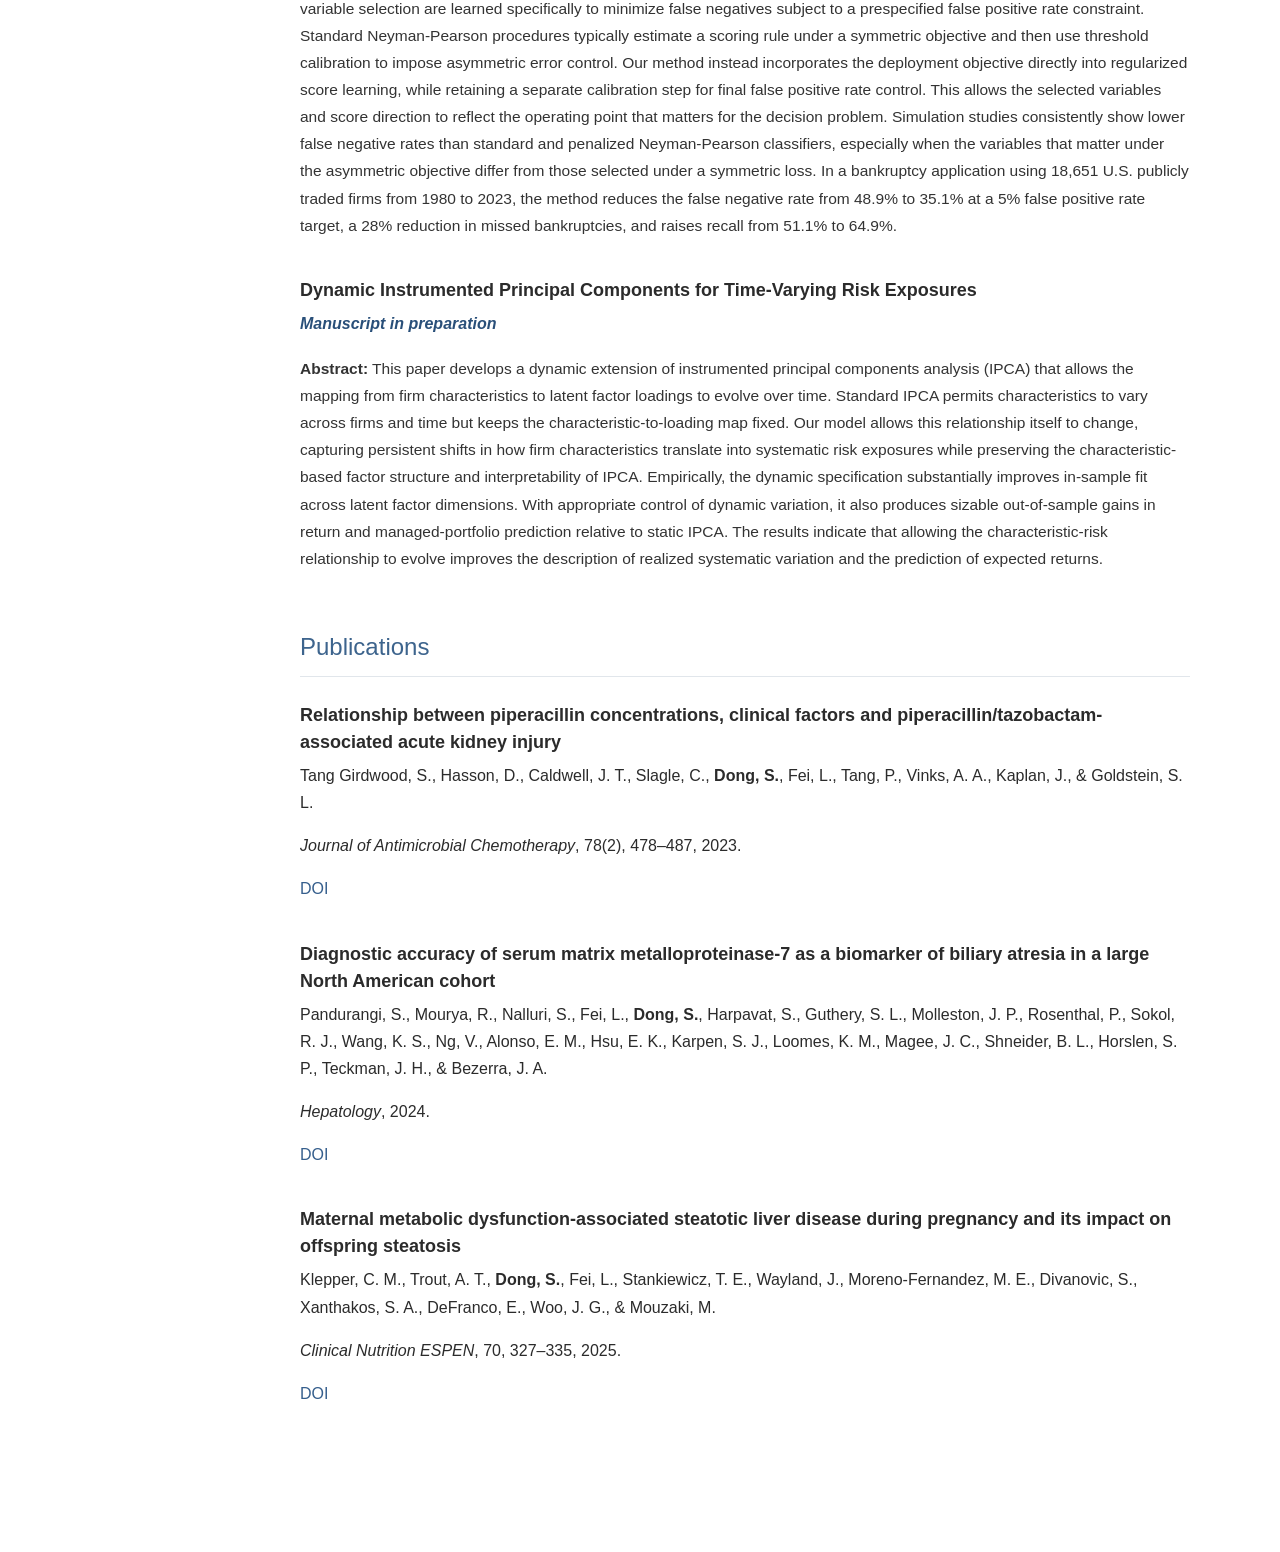
==== commit f99e5864: "Update research.html" ====
--- a/research.html
+++ b/research.html
@@ -220,7 +220,7 @@
             Objective-Aligned Sparse Learning for Neyman-Pearson Classification
           </h3>
           <p class="paper-status">
-            <em>Manuscript in preparation
+            <em>Manuscript in preparation</em>
           </p>
 
           <p class="abstract">
@@ -263,7 +263,7 @@
           </h3>
           
           <p class="paper-status">
-            <em>Manuscript in preparation
+            <em>Manuscript in preparation</em>
           </p>
           
           <p class="abstract">
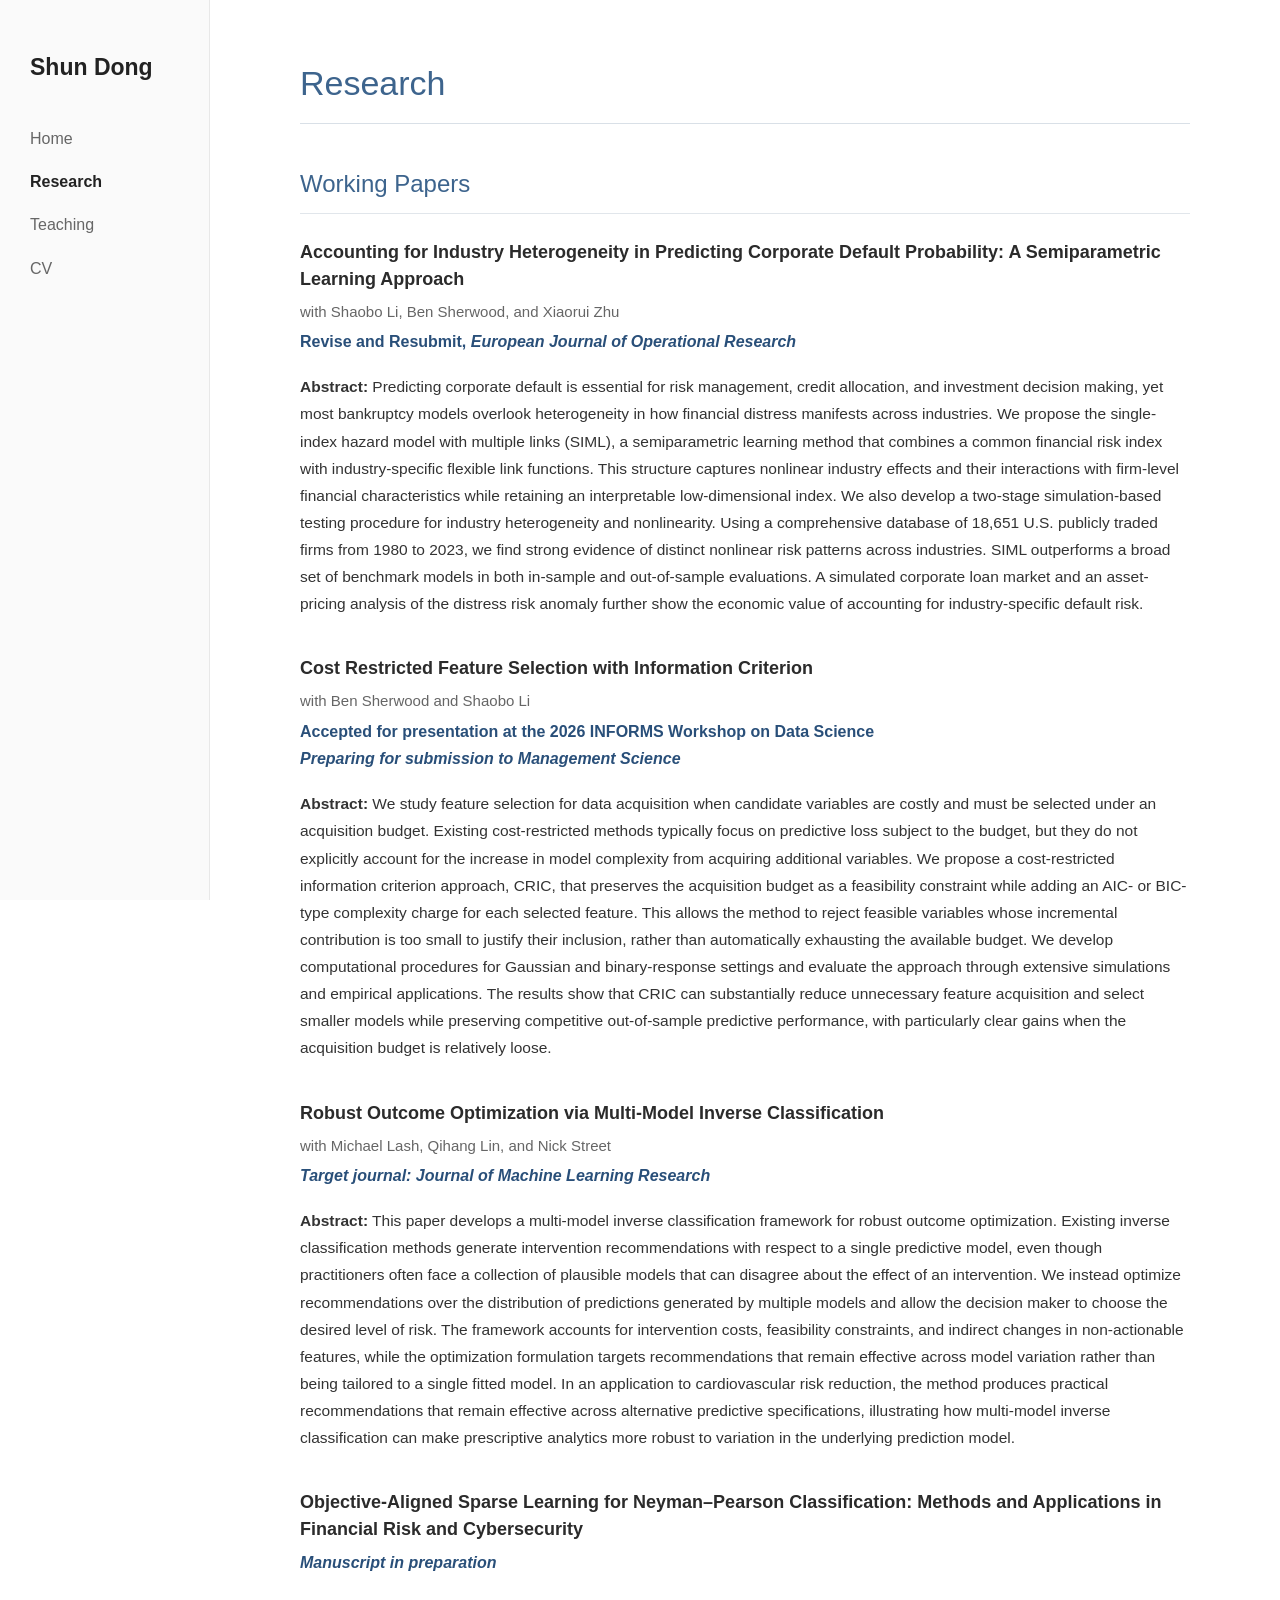
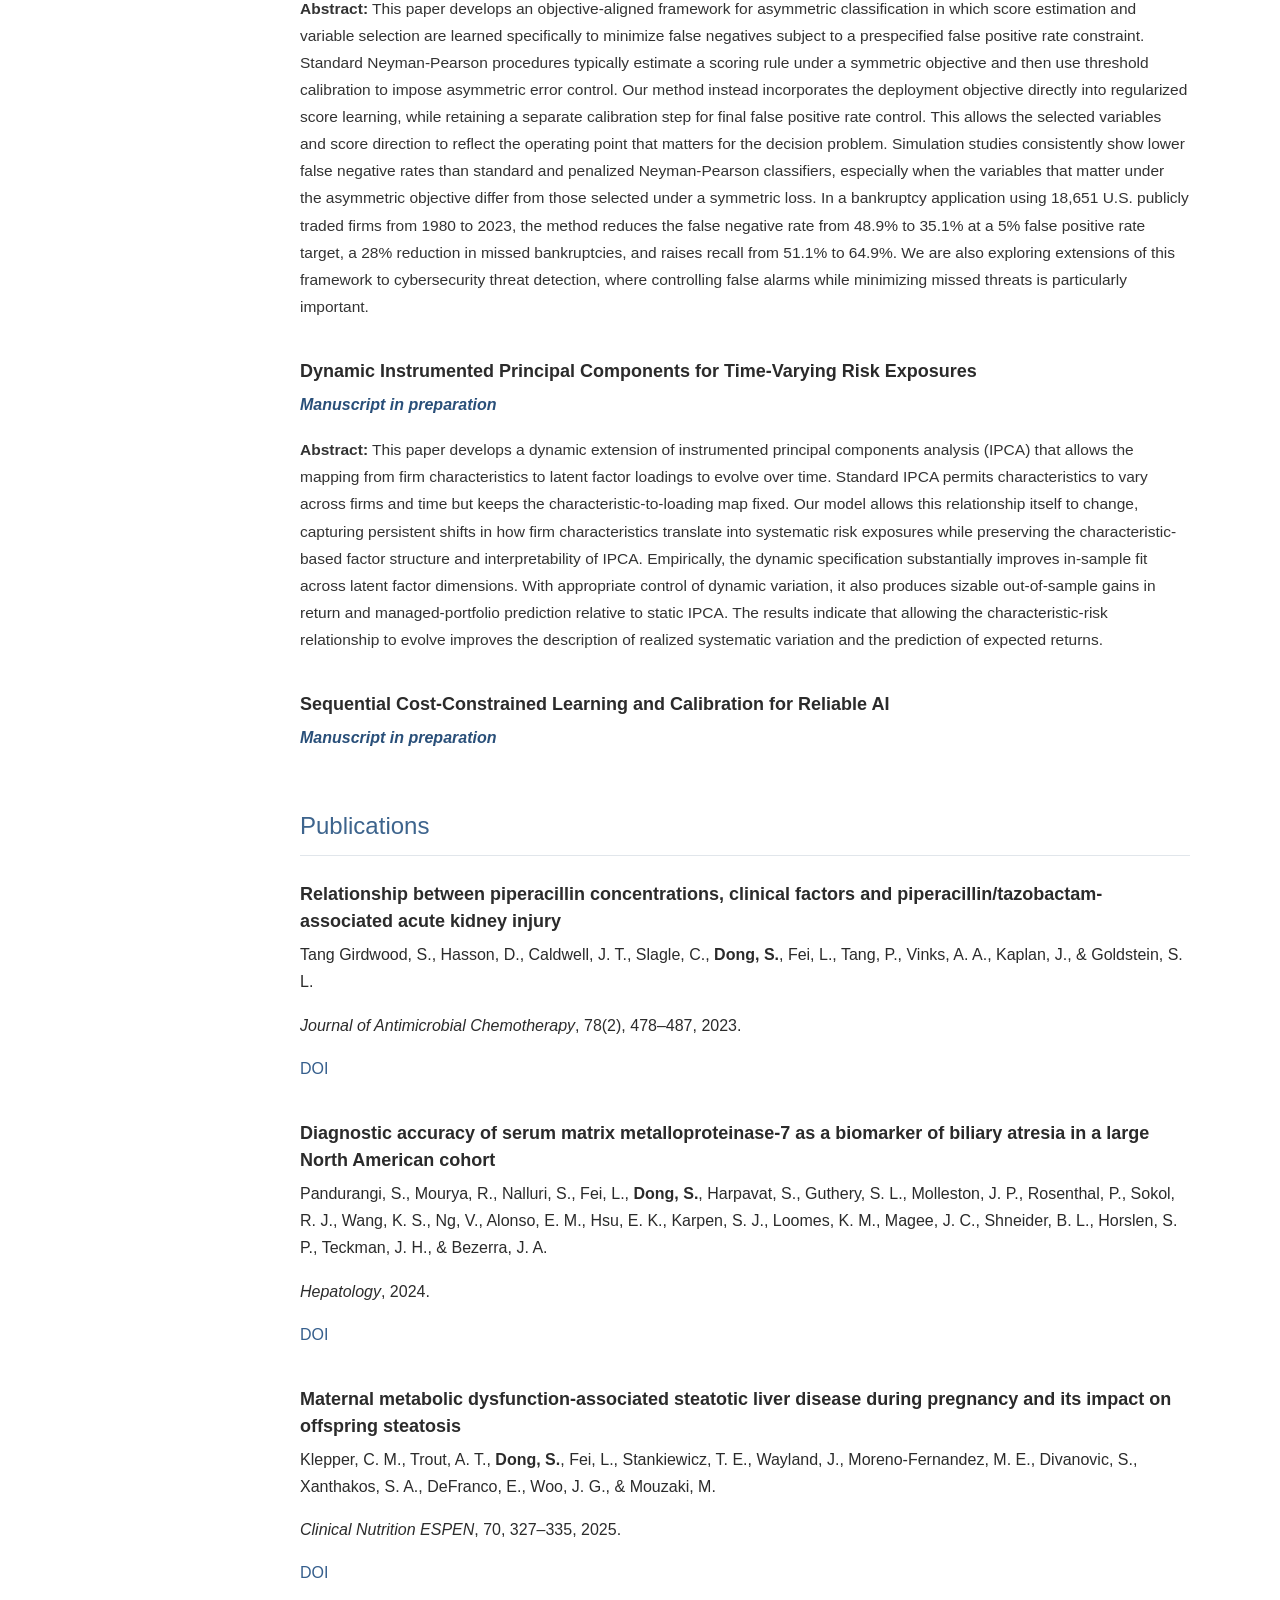
==== commit e1921c24: "Update research.html" ====
--- a/research.html
+++ b/research.html
@@ -217,7 +217,7 @@
         <article class="paper">
 
           <h3>
-            Objective-Aligned Sparse Learning for Neyman-Pearson Classification
+            Objective-Aligned Sparse Learning for Neyman–Pearson Classification: Methods and Applications in Financial Risk and Cybersecurity
           </h3>
           <p class="paper-status">
             <em>Manuscript in preparation</em>
@@ -245,7 +245,8 @@
             application using 18,651 U.S. publicly traded firms from 1980 to
             2023, the method reduces the false negative rate from 48.9% to 35.1%
             at a 5% false positive rate target, a 28% reduction in missed
-            bankruptcies, and raises recall from 51.1% to 64.9%.
+            bankruptcies, and raises recall from 51.1% to 64.9%. We are also exploring extensions of this framework to cybersecurity threat detection, 
+            where controlling false alarms while minimizing missed threats is particularly important.
 
           </p>
 
@@ -291,6 +292,22 @@
 
         </article>
 
+        <!-- =================================================
+             Paper 6
+             ================================================= -->
+
+        <article class="paper">
+
+          <h3>
+            Sequential Cost-Constrained Learning and Calibration for Reliable AI
+          </h3>
+          
+          <p class="paper-status">
+            <em>Manuscript in preparation</em>
+          </p>
+
+
+          
       </section>
 
 
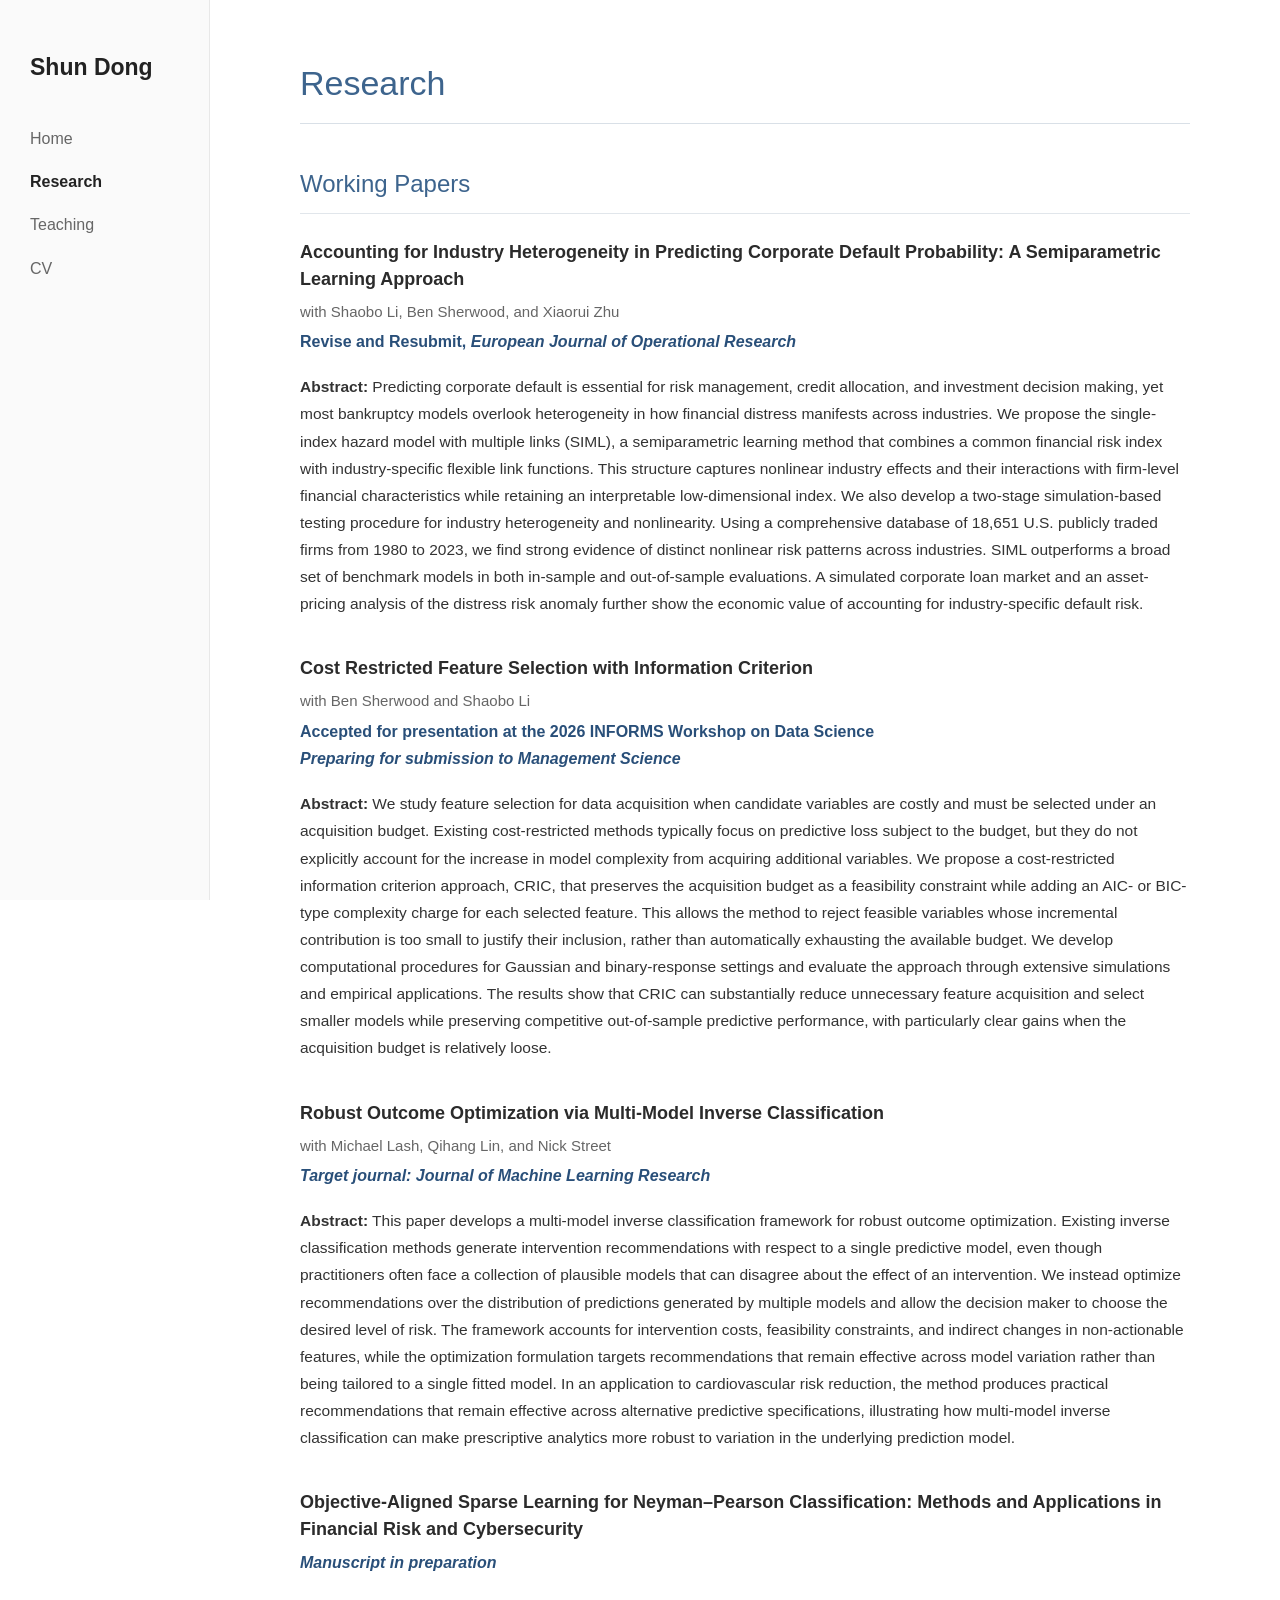
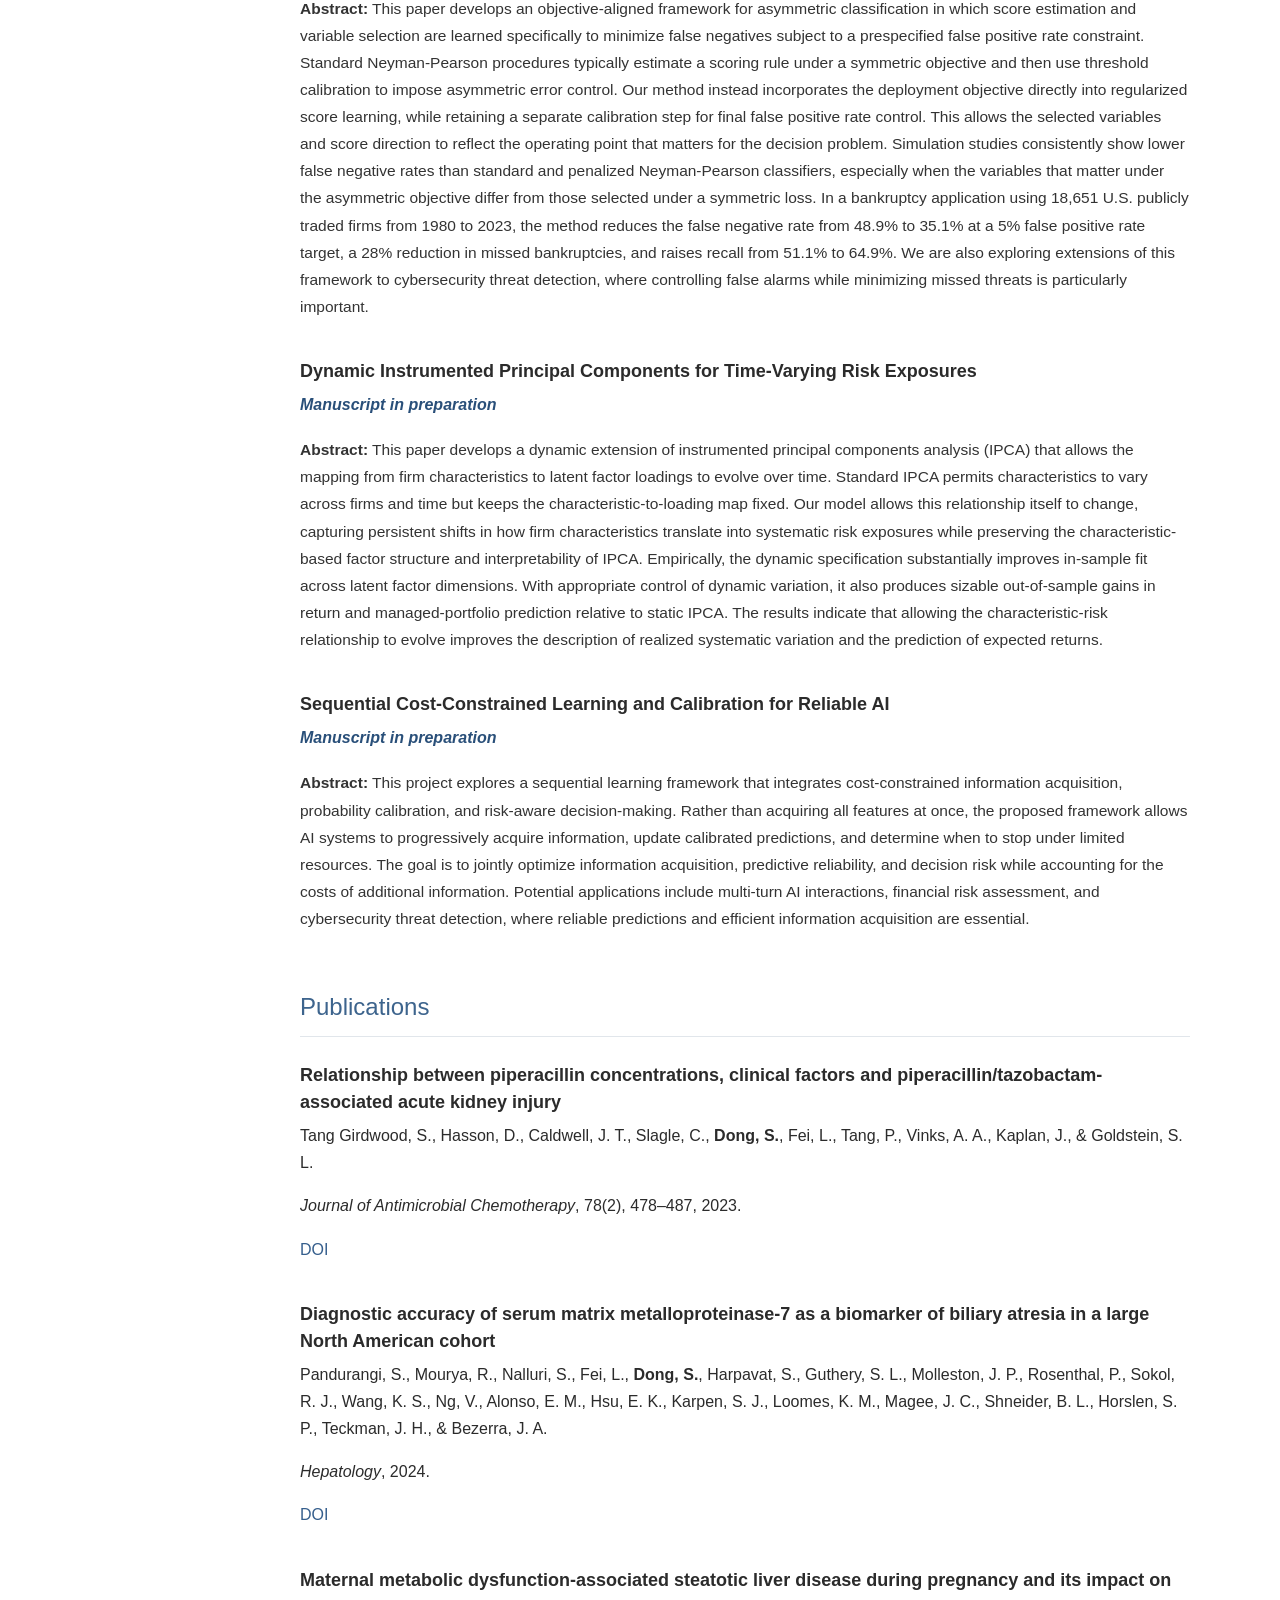
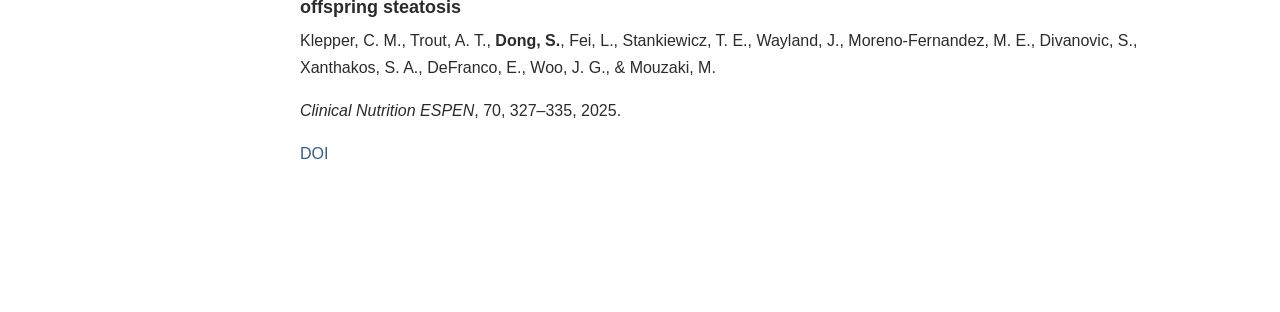
==== commit 4f94dcd0: "Update research.html" ====
--- a/research.html
+++ b/research.html
@@ -306,8 +306,19 @@
             <em>Manuscript in preparation</em>
           </p>
 
-
-          
+          <p class="abstract">
+
+            <strong>Abstract:</strong>
+
+            This project explores a sequential learning framework that integrates cost-constrained information acquisition, 
+            probability calibration, and risk-aware decision-making. Rather than acquiring all features at once, the proposed 
+            framework allows AI systems to progressively acquire information, update calibrated predictions, and determine when 
+            to stop under limited resources. The goal is to jointly optimize information acquisition, predictive reliability, 
+            and decision risk while accounting for the costs of additional information. Potential applications include multi-turn AI interactions, 
+            financial risk assessment, and cybersecurity threat detection, where reliable predictions and efficient information acquisition are essential.
+
+          </p>
+
       </section>
 
 
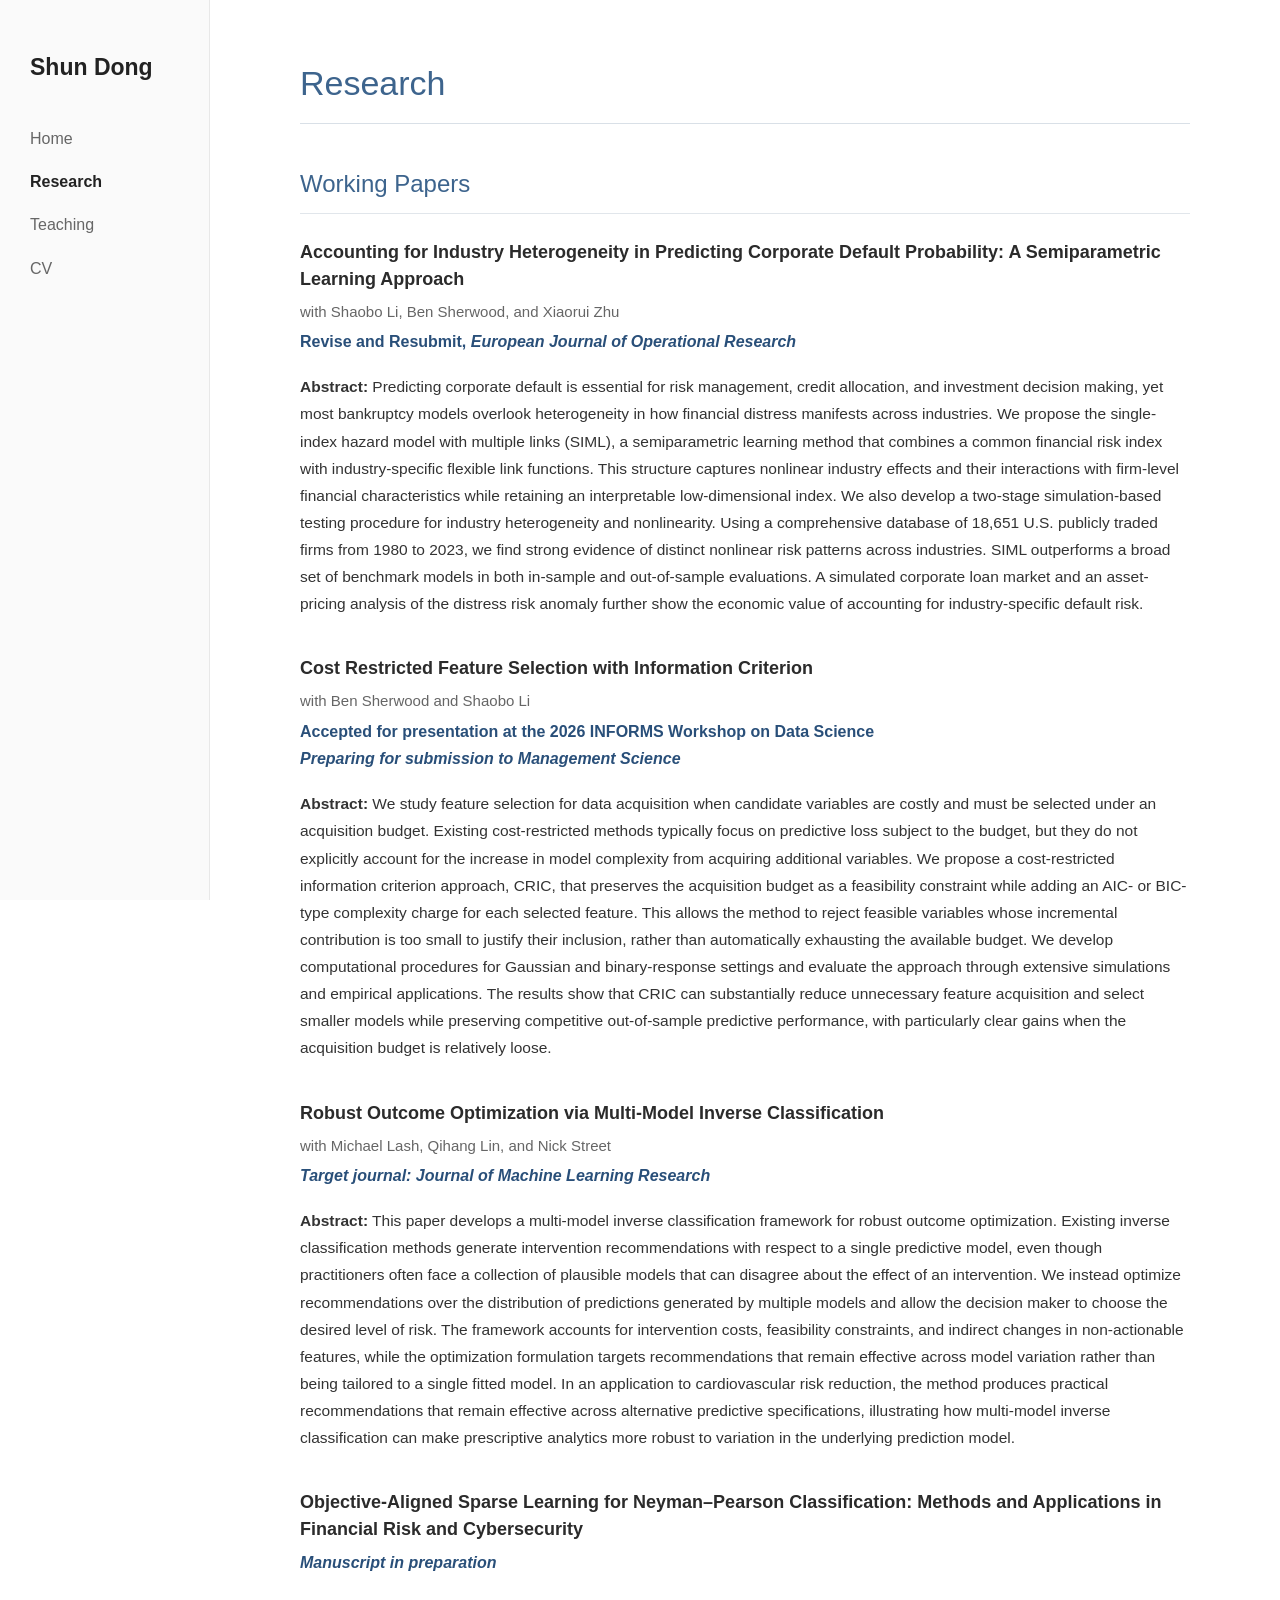
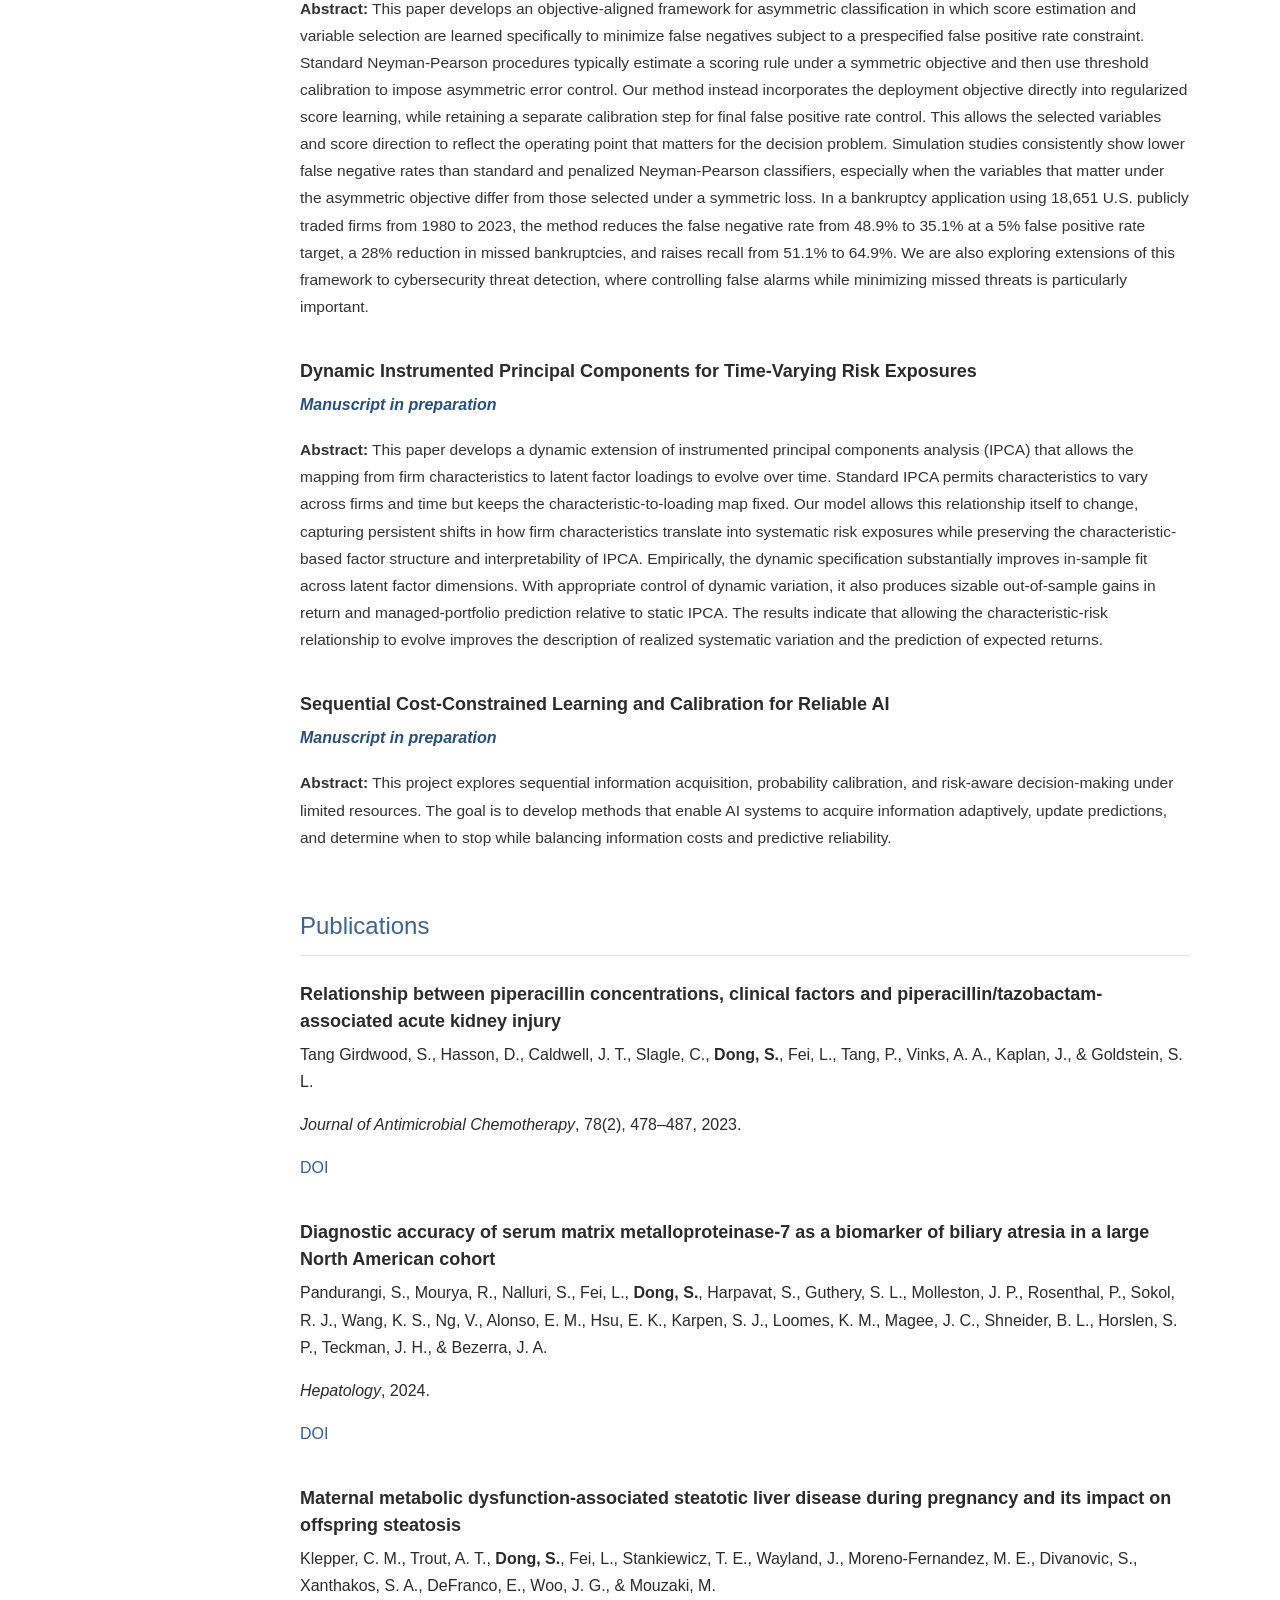
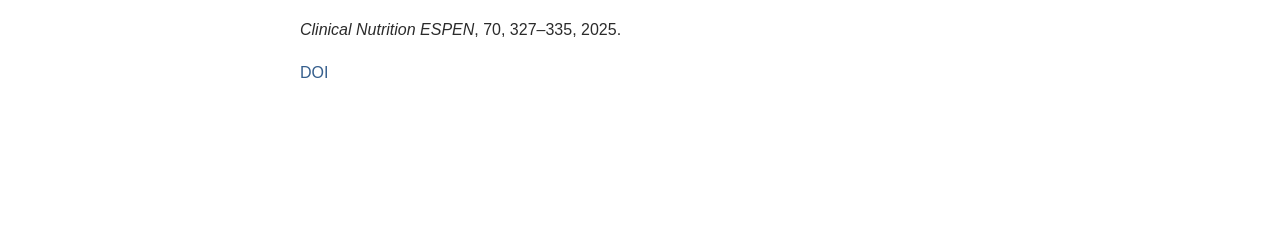
==== commit ba36d408: "Update research.html" ====
--- a/research.html
+++ b/research.html
@@ -310,12 +310,9 @@
 
             <strong>Abstract:</strong>
 
-            This project explores a sequential learning framework that integrates cost-constrained information acquisition, 
-            probability calibration, and risk-aware decision-making. Rather than acquiring all features at once, the proposed 
-            framework allows AI systems to progressively acquire information, update calibrated predictions, and determine when 
-            to stop under limited resources. The goal is to jointly optimize information acquisition, predictive reliability, 
-            and decision risk while accounting for the costs of additional information. Potential applications include multi-turn AI interactions, 
-            financial risk assessment, and cybersecurity threat detection, where reliable predictions and efficient information acquisition are essential.
+            This project explores sequential information acquisition, probability calibration, and risk-aware decision-making under limited resources. 
+            The goal is to develop methods that enable AI systems to acquire information adaptively, update predictions, and determine when to stop 
+            while balancing information costs and predictive reliability.
 
           </p>
 
